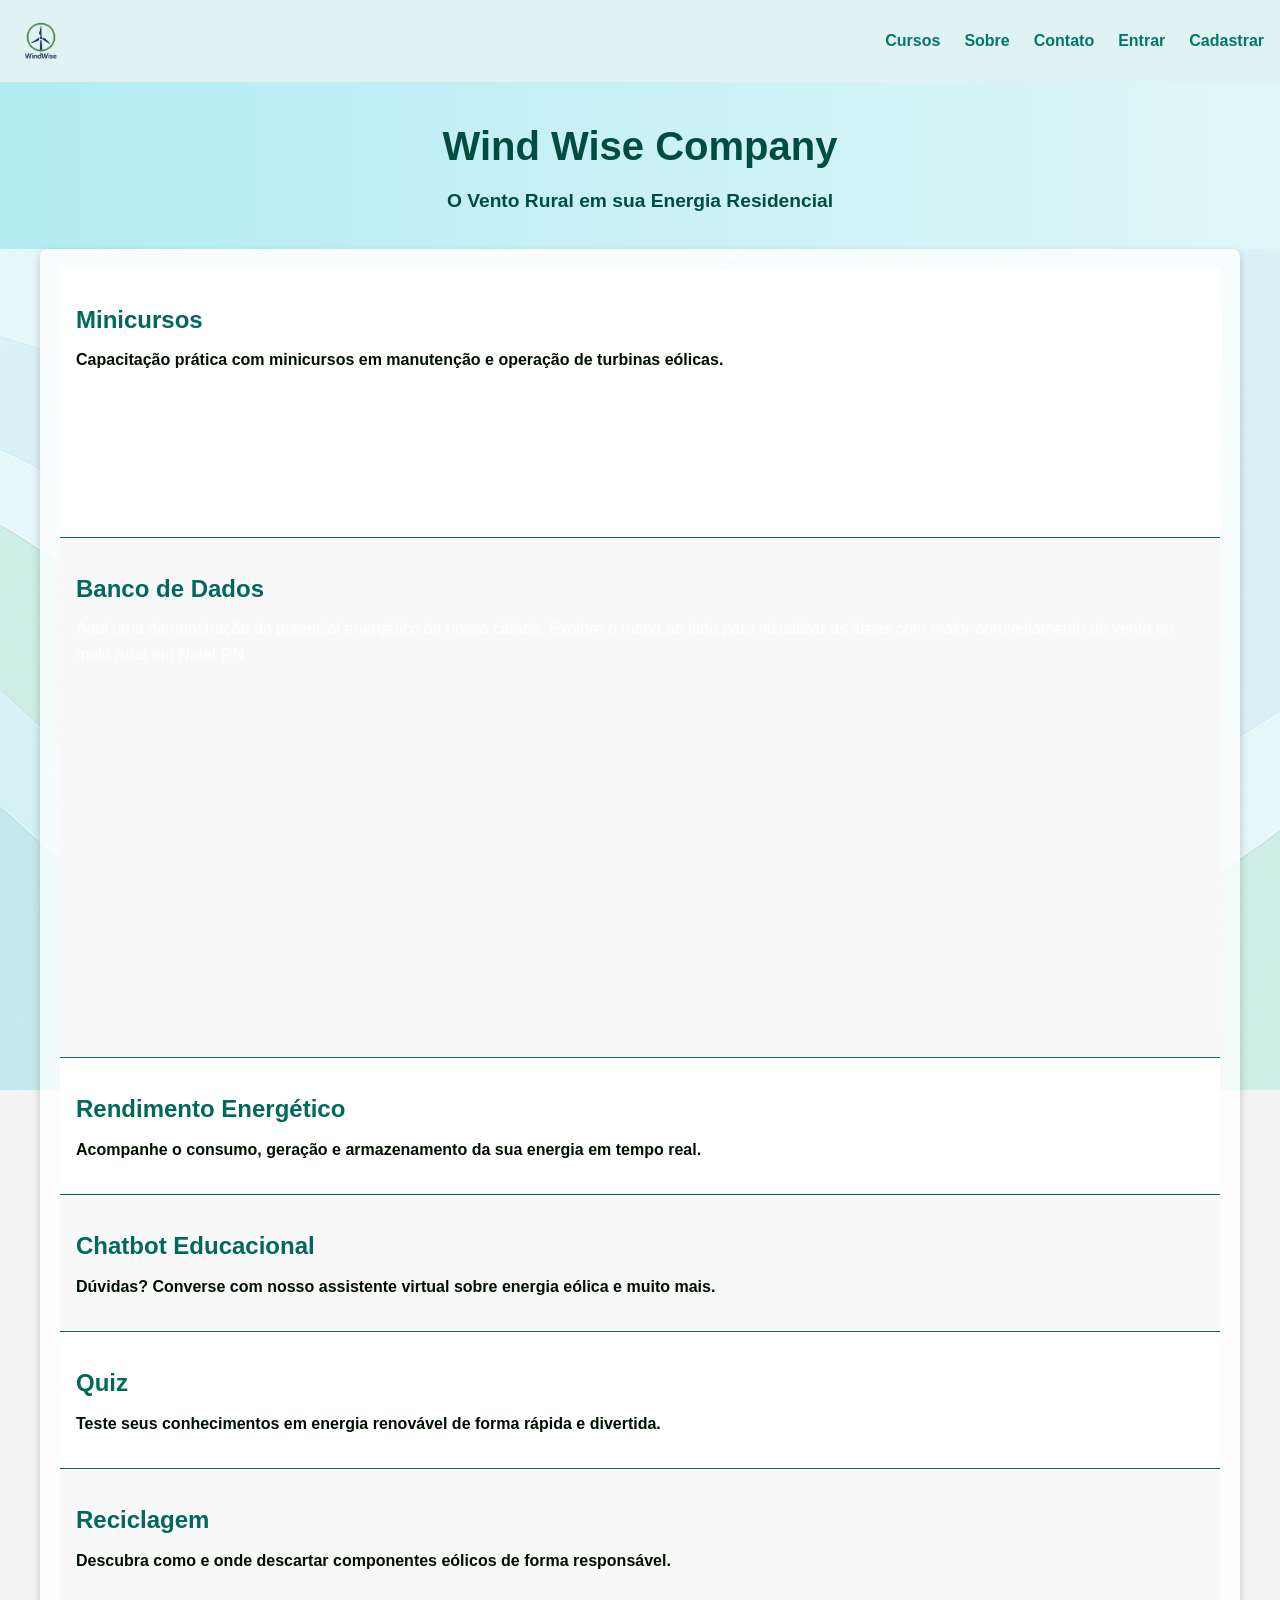
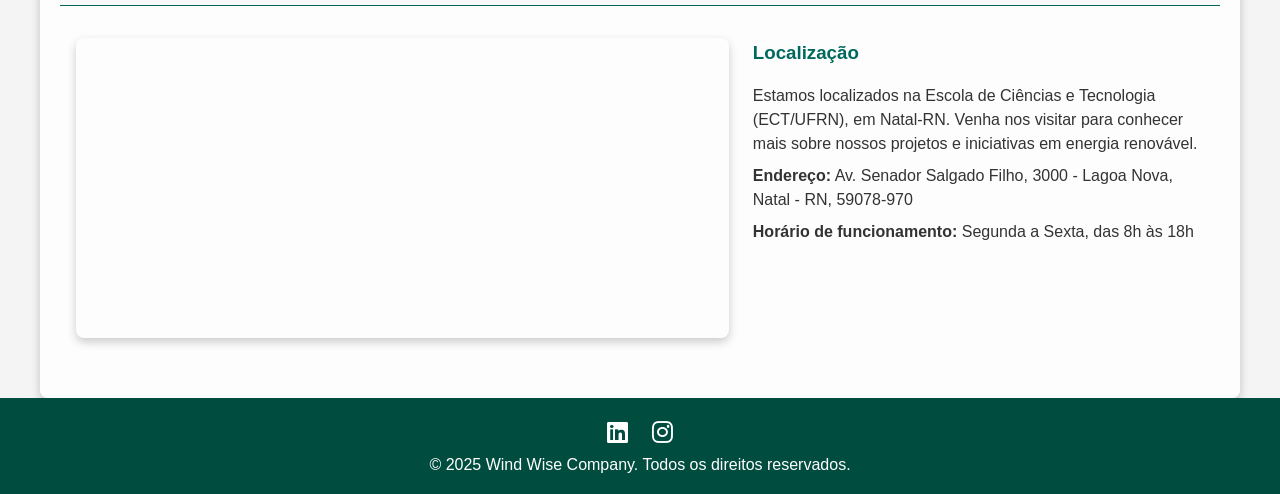
==== index.html @ 4fa8c5b6 "feat: adding iframes of location to website" ====
<!DOCTYPE html>
<html lang="pt-BR">
  <head>
    <meta charset="UTF-8" />
    <meta name="viewport" content="width=device-width, initial-scale=1.0" />
    <title>Wind Wise Company</title>
    <link rel="stylesheet" href="style/style.css" />
    <link rel="icon" href="assets/img/logo_white.png" />
    <link
      rel="stylesheet"
      href="https://cdnjs.cloudflare.com/ajax/libs/font-awesome/6.5.0/css/all.min.css"
    />
  </head>
  <body>
    <!-- Header -->
    <header>
      <div class="container">
        <img src="assets/img/logo.png" alt="Wind Wise Logo" class="logo" />
        <nav>
          <ul>
            <li><a href="#cursos">Cursos</a></li>
            <li><a href="#sobre">Sobre</a></li>
            <li><a href="#contato">Contato</a></li>
            <li><a href="#login">Entrar</a></li>
            <li><a href="#cadastro">Cadastrar</a></li>
          </ul>
        </nav>
      </div>
    </header>

    <!-- Banner -->
    <section class="banner">
      <h1>Wind Wise Company</h1>
      <p class="highlight-subtitle">O Vento Rural em sua Energia Residencial</p>
    </section>

    <!-- Seções principais -->
    <main>
      <section id="cursos" class="section">
        <h2>Minicursos</h2>
        <p class="highlight-text">
          Capacitação prática com minicursos em manutenção e operação de
          turbinas eólicas.
        </p>
        <h3>O que o curso oferta:</h3>
        <ul class="course-topics">
          <li>
            <a href="#!" onclick="showMessage('introducao', this)">
              <i class="fa-solid fa-chevron-down"></i> Introdução à Energia
              Eólica
            </a>
            <div class="message-box"></div>
          </li>
          <li>
            <a href="#!" onclick="showMessage('manutencao', this)">
              <i class="fa-solid fa-chevron-down"></i> Manutenção de Turbinas
            </a>
            <div class="message-box"></div>
          </li>
          <li>
            <a href="#!" onclick="showMessage('instalacao', this)">
              <i class="fa-solid fa-chevron-down"></i> Instalação de Sistemas
              Eólicos
            </a>
            <div class="message-box"></div>
          </li>
          <li>
            <a href="#!" onclick="showMessage('monitoramento', this)">
              <i class="fa-solid fa-chevron-down"></i> Monitoramento de Energia
            </a>
            <div class="message-box"></div>
          </li>
        </ul>
        <div id="message-box" class="message-box"></div>
      </section>

      <section class="section">
        <h2>Banco de Dados</h2>
        <div class="database-content">
          <div class="database-text">
            <p>
              Aqui uma demonstração do potencial energético da nossa cidade.
              Explore o mapa ao lado para visualizar as áreas com maior
              aproveitamento do vento no meio rural em Natal-RN.
            </p>
          </div>
          <div class="iframe-container">
            <iframe
              width="450"
              height="350"
              src="https://embed.windy.com/embed.html?type=map&location=coordinates&metricRain=mm&metricTemp=°C&metricWind=default&zoom=11&overlay=wind&product=ecmwf&level=surface&lat=-5.91&lon=-35.198&detailLat=-5.848&detailLon=-35.198&detail=true&message=true"
              frameborder="0"
            ></iframe>
          </div>
        </div>
      </section>

      <section class="section">
        <h2>Rendimento Energético</h2>
        <p class="highlight-text">
          Acompanhe o consumo, geração e armazenamento da sua energia em tempo
          real.
        </p>
      </section>

      <section class="section">
        <h2>Chatbot Educacional</h2>
        <p class="highlight-text">
          Dúvidas? Converse com nosso assistente virtual sobre energia eólica e
          muito mais.
        </p>
      </section>

      <section class="section">
        <h2>Quiz</h2>
        <p class="highlight-text">
          Teste seus conhecimentos em energia renovável de forma rápida e
          divertida.
        </p>
      </section>

      <section class="section">
        <h2>Reciclagem</h2>
        <p class="highlight-text">
          Descubra como e onde descartar componentes eólicos de forma
          responsável.
        </p>
      </section>

      <!-- Localização -->
      <section class="map-section">
        <div class="map-container">
          <iframe
            src="https://www.google.com/maps/embed?pb=!1m18!1m12!1m3!1d3969.08666090862!2d-35.1993953!3d-5.8434097!2m3!1f0!2f0!3f0!3m2!1i1024!2i768!4f13.1!3m3!1m2!1s0x7b2ff82aa3e3b4d%3A0x20c4bb30f68e7bc3!2sEscola%20de%20Ci%C3%AAncias%E2%80%8B%20e%20Tecnologia%20(ECT%2FUFRN)!5e0!3m2!1spt-BR!2sbr!4v1744537627916!5m2!1spt-BR!2sbr"
            frameborder="0"
            allowfullscreen
          ></iframe>
        </div>
        <div class="map-info">
          <h3>Localização</h3>
          <p>
            Estamos localizados na Escola de Ciências e Tecnologia (ECT/UFRN),
            em Natal-RN. Venha nos visitar para conhecer mais sobre nossos
            projetos e iniciativas em energia renovável.
          </p>
          <p>
            <strong>Endereço:</strong> Av. Senador Salgado Filho, 3000 - Lagoa
            Nova, Natal - RN, 59078-970
          </p>
          <p>
            <strong>Horário de funcionamento:</strong> Segunda a Sexta, das 8h
            às 18h
          </p>
        </div>
      </section>

      <!-- Imagem ilustrativa
      <section class="image-placeholder">
        <img src="assets/img/footer.png" alt="Imagem ilustrativa Wind Wise" />
      </section> -->
    </main>

    <!-- Rodapé -->
    <footer>
      <div class="social">
        <a href="https://www.linkedin.com/in/windwisecompany/" target="_blank"
          ><i class="fa-brands fa-linkedin"></i
        ></a>
        <a href="https://www.instagram.com/windwisecompany/" target="_blank"
          ><i class="fa-brands fa-instagram"></i
        ></a>
      </div>
      <p>&copy; 2025 Wind Wise Company. Todos os direitos reservados.</p>
    </footer>
    <script src="js/script.js"></script>
  </body>
</html>
---- style/style.css ----
/* Reset básico */
* {
  margin: 0;
  padding: 0;
  box-sizing: border-box;
}

body {
  font-family: Arial, sans-serif;
  line-height: 1.6;
  background: #f4f4f4;
  color: #333;
}
body {
  background-image: url("../assets/img/footer.png");
  background-size: cover;
  background-position: center;
  background-attachment: fixed;
  background-repeat: no-repeat;
  color: #fff; /* Ajuste a cor do texto para contraste */
  margin: 0;
  font-family: Arial, sans-serif;
}
a,
a:visited,
a:active {
  color: inherit;
  text-decoration: none;
}

.container {
  display: flex;
  justify-content: space-between;
  align-items: center;
  padding: 1rem;
  background-color: #e0f2f1;
}

.logo {
  height: 50px;
}

nav ul {
  list-style: none;
  display: flex;
  gap: 1.5rem;
}
nav a {
  text-decoration: none;
  color: #00796b; /* Cor verde original */
  font-weight: bold;
  transition: color 0.3s ease; /* Transição suave ao sair do hover */
}

nav a:hover {
  color: #ffffff; /* Fica branco ao passar o mouse */
}

nav a:active,
nav a:focus,
nav a:visited {
  color: #00796b; /* Volta ao verde original após o clique ou foco */
  outline: none; /* Remove o contorno padrão do navegador */
  transition: color 0.3s ease; /* Transição suave ao sair do hover */
}
.banner {
  background: linear-gradient(to right, #b2ebf2, #e0f7fa);
  text-align: center;
  padding: 2rem 1rem;
}

.banner h1 {
  font-size: 2.5rem;
  color: #004d40;
}

.banner p {
  font-size: 1.2rem;
  margin-top: 0.5rem;
}

.section {
  padding: 2rem 1rem;
  background: #fff;
  border-bottom: 1px solid #00695c;
}

.section:nth-child(even) {
  background: #f9f9f9;
}

.section h2 {
  color: #00695c;
  margin-bottom: 0.5rem;
}

.map-section {
  display: flex;
  gap: 1.5rem; /* Espaço entre o mapa e as informações */
  align-items: flex-start; /* Alinha os itens no topo */
  padding: 2rem 1rem;
}

.map-container {
  flex: 1; /* O mapa ocupa 1 parte do espaço disponível */
  max-width: 60%; /* Limita a largura máxima do mapa */
}

.map-container iframe {
  width: 100%;
  height: 300px;
  border: 0;
  border-radius: 8px; /* Bordas arredondadas para um visual mais agradável */
  box-shadow: 0 4px 10px rgba(0, 0, 0, 0.2); /* Sombra para destacar o mapa */
}

.map-info {
  flex: 1; /* As informações ocupam 1 parte do espaço disponível */
  max-width: 40%; /* Limita a largura máxima das informações */
  font-size: 1rem;
  color: #333;
}

.map-info h3 {
  margin-bottom: 1rem;
  color: #00695c;
}

.map-info p {
  margin-bottom: 0.5rem;
  line-height: 1.5;
}

.image-placeholder {
  background-color: #e0e0e0;
  height: 250px;
  display: flex;
  align-items: center;
  justify-content: center;
  font-style: italic;
}

footer {
  background: #004d40;
  color: #fff;
  padding: 1rem;
  text-align: center;
}

.highlight-text {
  color: #000f00; /* Verde próximo ao título */
  font-weight: bold; /* Opcional: deixa o texto em negrito */
}
.highlight-subtitle {
  color: #004d40; /* Verde próximo ao título */
  font-weight: bold; /* Opcional: deixa o texto em negrito */
}

.social a {
  color: #fff;
  font-size: 1.5rem;
  margin: 0 10px;
  transition: color 0.3s;
}

.social a:hover {
  color: #80deea;
}

/* Responsividade */
@media (max-width: 768px) {
  .container {
    flex-direction: column;
  }

  nav ul {
    flex-direction: column;
    gap: 1rem;
    margin-top: 1rem;
  }

  .banner h1 {
    font-size: 1.8rem;
  }

  .banner p {
    font-size: 1rem;
  }
}

main {
  max-width: 1200px; /* Define uma largura máxima para o conteúdo */
  margin: 0 auto; /* Centraliza o conteúdo horizontalmente */
  padding: 20px; /* Adiciona espaço interno nas laterais */
  background-color: rgba(
    255,
    255,
    255,
    0.8
  ); /* Fundo branco semi-transparente para contraste */
  border-radius: 8px; /* Bordas arredondadas para um visual mais agradável */
  box-shadow: 0 4px 10px rgba(0, 0, 0, 0.2); /* Sombra para destacar o conteúdo */
}
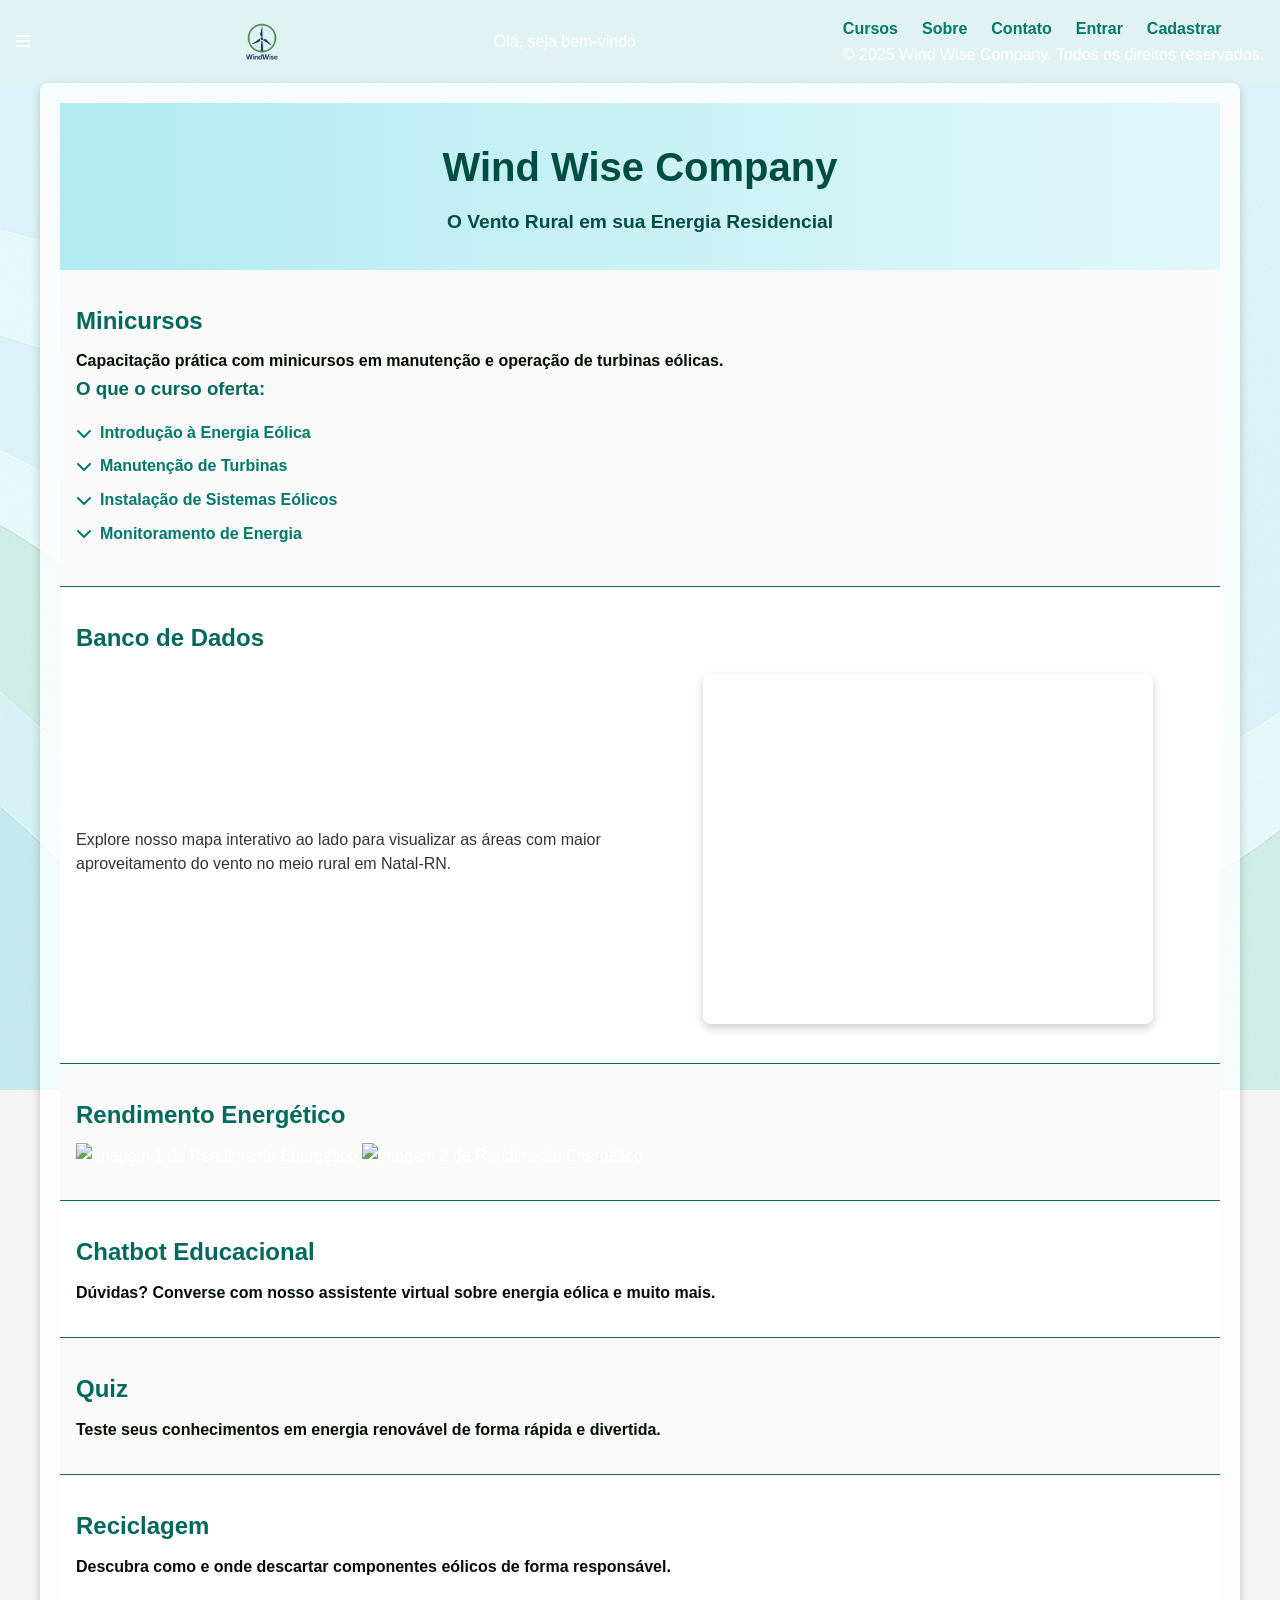
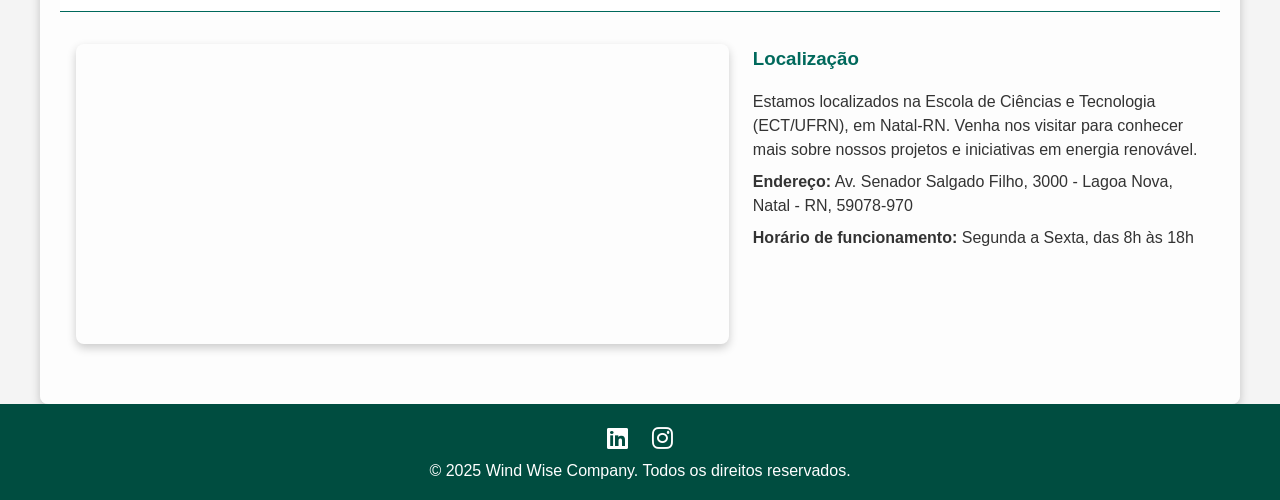
==== commit 1ebed919: "feat: adding new imagens to website" ====
--- a/index.html
+++ b/index.html
@@ -12,154 +12,159 @@
     />
   </head>
   <body>
-    <!-- Header -->
     <header>
       <div class="container">
+        <div class="hamburger" onclick="toggleMenu()">
+          <i class="fa-solid fa-bars"></i>
+        </div>
         <img src="assets/img/logo.png" alt="Wind Wise Logo" class="logo" />
-        <nav>
-          <ul>
+        <div id="welcome-block" class="welcome-block">Olá, seja bem-vindo</div>
+        <nav class="menu-overlay">
+          <ul class="menu">
             <li><a href="#cursos">Cursos</a></li>
             <li><a href="#sobre">Sobre</a></li>
             <li><a href="#contato">Contato</a></li>
             <li><a href="#login">Entrar</a></li>
             <li><a href="#cadastro">Cadastrar</a></li>
           </ul>
+          <p class="menu-footer">
+            © 2025 Wind Wise Company. Todos os direitos reservados.
+          </p>
         </nav>
       </div>
     </header>
+    <div class="site-content">
+      <main>
+        <!-- Banner -->
+        <section class="banner">
+          <h1>Wind Wise Company</h1>
+          <p class="highlight-subtitle">
+            O Vento Rural em sua Energia Residencial
+          </p>
+        </section>
+        <section id="cursos" class="section">
+          <h2>Minicursos</h2>
+          <p class="highlight-text">
+            Capacitação prática com minicursos em manutenção e operação de
+            turbinas eólicas.
+          </p>
+          <h3>O que o curso oferta:</h3>
+          <ul class="course-topics">
+            <li>
+              <a href="#!" onclick="showMessage('introducao', this)">
+                <i class="fa-solid fa-chevron-down"></i> Introdução à Energia
+                Eólica
+              </a>
+              <div class="message-box"></div>
+            </li>
+            <li>
+              <a href="#!" onclick="showMessage('manutencao', this)">
+                <i class="fa-solid fa-chevron-down"></i> Manutenção de Turbinas
+              </a>
+              <div class="message-box"></div>
+            </li>
+            <li>
+              <a href="#!" onclick="showMessage('instalacao', this)">
+                <i class="fa-solid fa-chevron-down"></i> Instalação de Sistemas
+                Eólicos
+              </a>
+              <div class="message-box"></div>
+            </li>
+            <li>
+              <a href="#!" onclick="showMessage('monitoramento', this)">
+                <i class="fa-solid fa-chevron-down"></i> Monitoramento de
+                Energia
+              </a>
+              <div class="message-box"></div>
+            </li>
+          </ul>
+          <div id="message-box" class="message-box"></div>
+        </section>
 
-    <!-- Banner -->
-    <section class="banner">
-      <h1>Wind Wise Company</h1>
-      <p class="highlight-subtitle">O Vento Rural em sua Energia Residencial</p>
-    </section>
+        <section class="section">
+          <h2>Banco de Dados</h2>
+          <div class="database-content">
+            <div class="database-text">
+              <p>
+                Explore nosso mapa interativo ao lado para visualizar as áreas com maior
+                aproveitamento do vento no meio rural em Natal-RN.
+              </p>
+            </div>
+            <div class="iframe-container">
+              <iframe
+                src="https://embed.windy.com/embed.html?type=map&location=coordinates&metricRain=mm&metricTemp=°C&metricWind=default&zoom=11&overlay=wind&product=ecmwf&level=surface&lat=-5.91&lon=-35.198&detailLat=-5.848&detailLon=-35.198&detail=true&message=true"
+                frameborder="0"
+              ></iframe>
+            </div>
+          </div>
+        </section>
 
-    <!-- Seções principais -->
-    <main>
-      <section id="cursos" class="section">
-        <h2>Minicursos</h2>
-        <p class="highlight-text">
-          Capacitação prática com minicursos em manutenção e operação de
-          turbinas eólicas.
-        </p>
-        <h3>O que o curso oferta:</h3>
-        <ul class="course-topics">
-          <li>
-            <a href="#!" onclick="showMessage('introducao', this)">
-              <i class="fa-solid fa-chevron-down"></i> Introdução à Energia
-              Eólica
-            </a>
-            <div class="message-box"></div>
-          </li>
-          <li>
-            <a href="#!" onclick="showMessage('manutencao', this)">
-              <i class="fa-solid fa-chevron-down"></i> Manutenção de Turbinas
-            </a>
-            <div class="message-box"></div>
-          </li>
-          <li>
-            <a href="#!" onclick="showMessage('instalacao', this)">
-              <i class="fa-solid fa-chevron-down"></i> Instalação de Sistemas
-              Eólicos
-            </a>
-            <div class="message-box"></div>
-          </li>
-          <li>
-            <a href="#!" onclick="showMessage('monitoramento', this)">
-              <i class="fa-solid fa-chevron-down"></i> Monitoramento de Energia
-            </a>
-            <div class="message-box"></div>
-          </li>
-        </ul>
-        <div id="message-box" class="message-box"></div>
-      </section>
+        <section class="section">
+          <h2>Rendimento Energético</h2>
+          <div class="image-box">
+            <img
+              src="assets/img/grafico_1.png"
+              alt="Imagem 1 de Rendimento Energético"
+            />
+            <img
+              src="assets/img/grafico_2.png"
+              alt="Imagem 2 de Rendimento Energético"
+            />
+          </div>
+        </section>
 
-      <section class="section">
-        <h2>Banco de Dados</h2>
-        <div class="database-content">
-          <div class="database-text">
+        <section class="section">
+          <h2>Chatbot Educacional</h2>
+          <p class="highlight-text">
+            Dúvidas? Converse com nosso assistente virtual sobre energia eólica
+            e muito mais.
+          </p>
+        </section>
+
+        <section class="section">
+          <h2>Quiz</h2>
+          <p class="highlight-text">
+            Teste seus conhecimentos em energia renovável de forma rápida e
+            divertida.
+          </p>
+        </section>
+
+        <section class="section">
+          <h2>Reciclagem</h2>
+          <p class="highlight-text">
+            Descubra como e onde descartar componentes eólicos de forma
+            responsável.
+          </p>
+        </section>
+
+        <!-- Localização -->
+        <section class="map-section">
+          <div class="map-container">
+            <iframe
+              src="https://www.google.com/maps/embed?pb=!1m18!1m12!1m3!1d3969.08666090862!2d-35.1993953!3d-5.8434097!2m3!1f0!2f0!3f0!3m2!1i1024!2i768!4f13.1!3m3!1m2!1s0x7b2ff82aa3e3b4d%3A0x20c4bb30f68e7bc3!2sEscola%20de%20Ci%C3%AAncias%E2%80%8B%20e%20Tecnologia%20(ECT%2FUFRN)!5e0!3m2!1spt-BR!2sbr!4v1744537627916!5m2!1spt-BR!2sbr"
+              frameborder="0"
+              allowfullscreen
+            ></iframe>
+          </div>
+          <div class="map-info">
+            <h3>Localização</h3>
             <p>
-              Aqui uma demonstração do potencial energético da nossa cidade.
-              Explore o mapa ao lado para visualizar as áreas com maior
-              aproveitamento do vento no meio rural em Natal-RN.
+              Estamos localizados na Escola de Ciências e Tecnologia (ECT/UFRN),
+              em Natal-RN. Venha nos visitar para conhecer mais sobre nossos
+              projetos e iniciativas em energia renovável.
+            </p>
+            <p>
+              <strong>Endereço:</strong> Av. Senador Salgado Filho, 3000 - Lagoa
+              Nova, Natal - RN, 59078-970
+            </p>
+            <p>
+              <strong>Horário de funcionamento:</strong> Segunda a Sexta, das 8h
+              às 18h
             </p>
           </div>
-          <div class="iframe-container">
-            <iframe
-              width="450"
-              height="350"
-              src="https://embed.windy.com/embed.html?type=map&location=coordinates&metricRain=mm&metricTemp=°C&metricWind=default&zoom=11&overlay=wind&product=ecmwf&level=surface&lat=-5.91&lon=-35.198&detailLat=-5.848&detailLon=-35.198&detail=true&message=true"
-              frameborder="0"
-            ></iframe>
-          </div>
-        </div>
-      </section>
-
-      <section class="section">
-        <h2>Rendimento Energético</h2>
-        <p class="highlight-text">
-          Acompanhe o consumo, geração e armazenamento da sua energia em tempo
-          real.
-        </p>
-      </section>
-
-      <section class="section">
-        <h2>Chatbot Educacional</h2>
-        <p class="highlight-text">
-          Dúvidas? Converse com nosso assistente virtual sobre energia eólica e
-          muito mais.
-        </p>
-      </section>
-
-      <section class="section">
-        <h2>Quiz</h2>
-        <p class="highlight-text">
-          Teste seus conhecimentos em energia renovável de forma rápida e
-          divertida.
-        </p>
-      </section>
-
-      <section class="section">
-        <h2>Reciclagem</h2>
-        <p class="highlight-text">
-          Descubra como e onde descartar componentes eólicos de forma
-          responsável.
-        </p>
-      </section>
-
-      <!-- Localização -->
-      <section class="map-section">
-        <div class="map-container">
-          <iframe
-            src="https://www.google.com/maps/embed?pb=!1m18!1m12!1m3!1d3969.08666090862!2d-35.1993953!3d-5.8434097!2m3!1f0!2f0!3f0!3m2!1i1024!2i768!4f13.1!3m3!1m2!1s0x7b2ff82aa3e3b4d%3A0x20c4bb30f68e7bc3!2sEscola%20de%20Ci%C3%AAncias%E2%80%8B%20e%20Tecnologia%20(ECT%2FUFRN)!5e0!3m2!1spt-BR!2sbr!4v1744537627916!5m2!1spt-BR!2sbr"
-            frameborder="0"
-            allowfullscreen
-          ></iframe>
-        </div>
-        <div class="map-info">
-          <h3>Localização</h3>
-          <p>
-            Estamos localizados na Escola de Ciências e Tecnologia (ECT/UFRN),
-            em Natal-RN. Venha nos visitar para conhecer mais sobre nossos
-            projetos e iniciativas em energia renovável.
-          </p>
-          <p>
-            <strong>Endereço:</strong> Av. Senador Salgado Filho, 3000 - Lagoa
-            Nova, Natal - RN, 59078-970
-          </p>
-          <p>
-            <strong>Horário de funcionamento:</strong> Segunda a Sexta, das 8h
-            às 18h
-          </p>
-        </div>
-      </section>
-
-      <!-- Imagem ilustrativa
-      <section class="image-placeholder">
-        <img src="assets/img/footer.png" alt="Imagem ilustrativa Wind Wise" />
-      </section> -->
-    </main>
-
+        </section>
+      </main>
+    </div>
     <!-- Rodapé -->
     <footer>
       <div class="social">
--- a/style/style.css
+++ b/style/style.css
@@ -27,7 +27,62 @@
   color: inherit;
   text-decoration: none;
 }
-
+.database-content {
+  display: flex;
+  justify-content: space-between;
+  align-items: center;
+  gap: 1.5rem; /* Espaço entre o texto e o mapa */
+  margin-top: 1rem;
+}
+
+.database-text {
+  flex: 1; /* O texto ocupa 1 parte do espaço disponível */
+  max-width: 50%; /* Limita a largura máxima do texto */
+  font-size: 1rem;
+  color: #333;
+}
+
+.database-text p {
+  line-height: 1.5;
+}
+
+.iframe-container {
+  flex: 1; /* O mapa ocupa 1 parte do espaço disponível */
+  max-width: 50%; /* Limita a largura máxima do mapa */
+  text-align: center;
+}
+
+.iframe-container iframe {
+  width: 100%;
+  max-width: 450px;
+  height: 350px; /* Altura ajustada */
+  border: none;
+  border-radius: 8px;
+  box-shadow: 0 4px 10px rgba(0, 0, 0, 0.2);
+}
+
+@media (max-width: 768px) {
+  .database-content {
+    flex-direction: column; /* Alinha o texto e o mapa verticalmente */
+    gap: 1rem; /* Espaço entre o mapa e o texto */
+    align-items: center; /* Centraliza os itens horizontalmente */
+  }
+
+  .iframe-container {
+    order: -1; /* Move o iframe para cima do texto */
+    max-width: 100%; /* O mapa ocupa toda a largura disponível */
+    text-align: center; /* Centraliza o mapa */
+  }
+
+  .iframe-container iframe {
+    height: 300px; /* Altura ajustada para um formato mais confortável */
+  }
+
+  .database-text {
+    max-width: 100%; /* O texto ocupa toda a largura disponível */
+    text-align: center; /* Centraliza o texto */
+  }
+}
 .container {
   display: flex;
   justify-content: space-between;
@@ -94,6 +149,39 @@
   margin-bottom: 0.5rem;
 }
 
+.section h3 {
+  color: #00695c;
+  margin-bottom: 0.5rem;
+}
+
+.message-box a {
+  color: #00796b;
+  font-weight: bold;
+  text-decoration: underline;
+}
+
+.message-box a:hover {
+  color: #004d40;
+}
+.message-box {
+  margin-top: 0.5rem;
+  padding: 1rem;
+  background-color: #e0f7fa;
+  border: 1px solid #00796b;
+  border-radius: 5px;
+  color: #004d40;
+  font-weight: bold;
+  opacity: 0; /* Inicialmente invisível */
+  transform: translateY(-10px); /* Move para cima inicialmente */
+  transition: opacity 0.8s ease, transform 0.8s ease; /* Transição mais lenta */
+  display: none; /* Esconde inicialmente */
+}
+
+.message-box.show {
+  display: block; /* Torna visível */
+  opacity: 1; /* Torna visível */
+  transform: translateY(0); /* Move para a posição original */
+}
 .map-section {
   display: flex;
   gap: 1.5rem; /* Espaço entre o mapa e as informações */
@@ -131,6 +219,28 @@
   line-height: 1.5;
 }
 
+@media (max-width: 768px) {
+  .map-section {
+    flex-direction: column; /* Alinha o mapa e o texto verticalmente */
+    gap: 1rem; /* Espaço entre o mapa e o texto */
+    align-items: center; /* Centraliza os itens horizontalmente */
+  }
+
+  .map-container {
+    max-width: 100%; /* O mapa ocupa toda a largura disponível */
+    text-align: center; /* Garante que o mapa fique centralizado */
+  }
+
+  .map-container iframe {
+    height: 250px; /* Altura ajustada para um formato mais quadrado */
+  }
+
+  .map-info {
+    max-width: 100%; /* O texto ocupa toda a largura disponível */
+    text-align: center; /* Centraliza o texto para um visual mais agradável */
+  }
+}
+
 .image-placeholder {
   background-color: #e0e0e0;
   height: 250px;
@@ -139,7 +249,29 @@
   justify-content: center;
   font-style: italic;
 }
-
+.course-topics {
+  list-style: none;
+  padding: 0;
+  margin-top: 1rem;
+}
+
+.course-topics li {
+  margin-bottom: 0.5rem;
+}
+
+.course-topics a {
+  text-decoration: none;
+  color: #00796b;
+  font-weight: bold;
+  display: flex;
+  align-items: center;
+  gap: 0.5rem;
+  transition: color 0.3s ease;
+}
+
+.course-topics a:hover {
+  color: #004d40;
+}
 footer {
   background: #004d40;
   color: #fff;
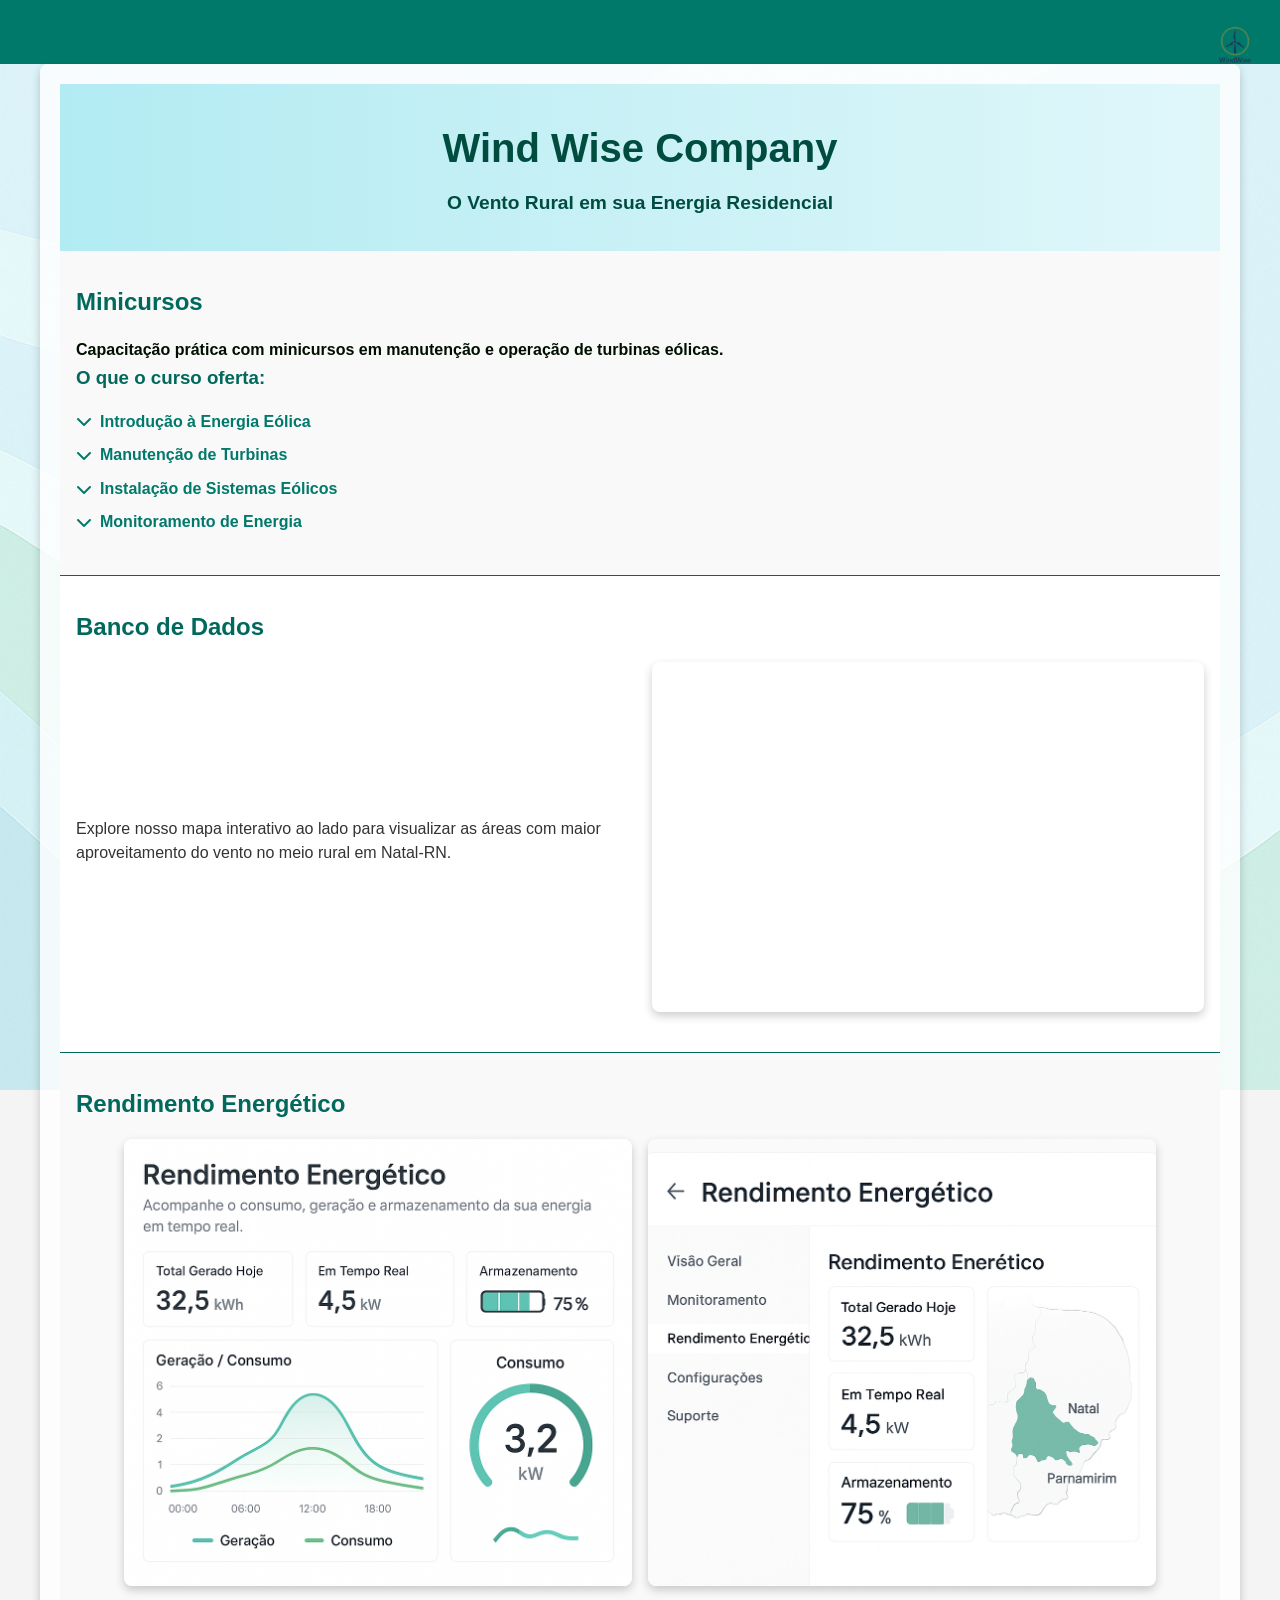
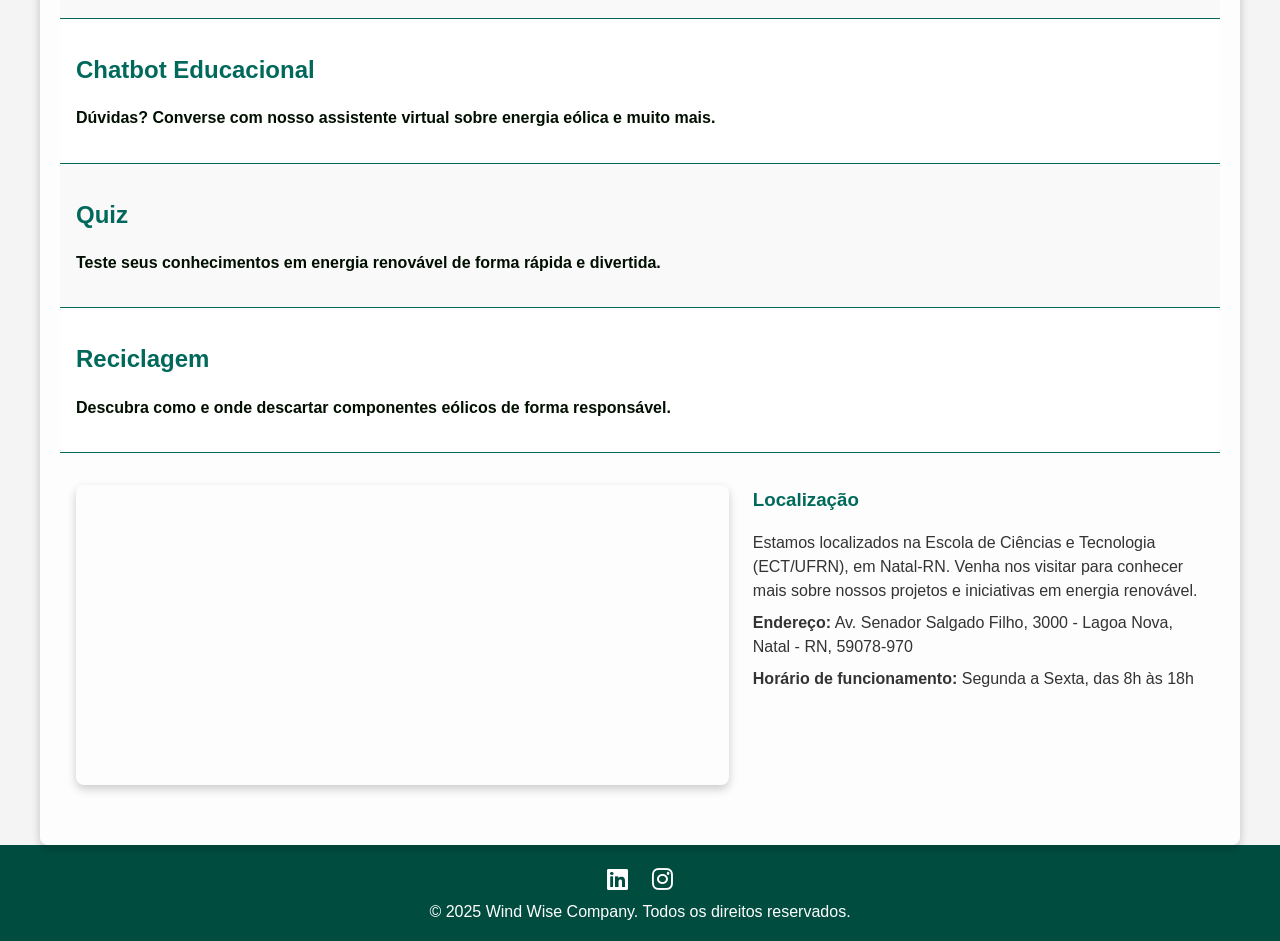
==== commit 2b829b15: "feat: adding new chat to make it communication easily" ====
--- a/index.html
+++ b/index.html
@@ -86,8 +86,8 @@
           <div class="database-content">
             <div class="database-text">
               <p>
-                Explore nosso mapa interativo ao lado para visualizar as áreas com maior
-                aproveitamento do vento no meio rural em Natal-RN.
+                Explore nosso mapa interativo ao lado para visualizar as áreas
+                com maior aproveitamento do vento no meio rural em Natal-RN.
               </p>
             </div>
             <div class="iframe-container">
@@ -163,6 +163,15 @@
             </p>
           </div>
         </section>
+        <!-- Elfsight All-in-One Chat | Untitled All-in-One Chat -->
+        <script
+          src="https://static.elfsight.com/platform/platform.js"
+          async
+        ></script>
+        <div
+          class="elfsight-app-51edd922-8fee-40a6-a71b-1aa6cc2fd73c"
+          data-elfsight-app-lazy
+        ></div>
       </main>
     </div>
     <!-- Rodapé -->
--- a/style/style.css
+++ b/style/style.css
@@ -4,7 +4,150 @@
   padding: 0;
   box-sizing: border-box;
 }
-
+header {
+  background-color: #00796b; /* Fundo verde */
+  width: 100%; /* Ocupa toda a largura da tela */
+  height: 7hv; /* Altura fixa */
+  top: 0; /* Encosta no topo */
+  left: 0; /* Encosta na lateral esquerda */
+  z-index: 1000; /* Garante que fique acima de outros elementos */
+  padding: 1rem 0; /* Adiciona espaçamento interno */
+}
+header .container {
+  display: flex; /* Define um layout flexível */
+  justify-content: space-between; /* Espaça os itens (menu e logo) nos extremos */
+  align-items: center; /* Centraliza verticalmente os itens */
+  height: 100%; /* Garante que os itens ocupem toda a altura do header */
+}
+.site-content {
+  margin: 0; /* Remove margens externas */
+  padding: 0; /* Remove espaçamentos internos */
+  position: relative; /* Garante que o conteúdo comece no topo */
+  top: 0; /* Encosta o conteúdo no topo */
+}
+/* Estilo para o ícone de hambúrguer */
+.hamburger {
+  display: none; /* Esconde no desktop */
+  font-size: 1.5rem;
+  cursor: pointer;
+  position: absolute;
+  top: 20px;
+  left: 20px;
+  z-index: 1000; /* Garante que fique acima de outros elementos */
+  color: #80cbc4; /* Cor do ícone */
+}
+
+/* Estilo para a logo */
+.logo {
+  position: absolute;
+  top: 20px;
+  right: 20px; /* Alinha à direita */
+  height: 40px; /* Ajusta o tamanho da logo */
+}
+
+/* Estilo para o menu sobreposto */
+.menu-overlay {
+  display: none; /* Esconde o menu por padrão */
+  position: fixed;
+  top: 0;
+  left: 0;
+  width: 50%; /* Ocupa metade da tela */
+  height: 100%;
+  background-color: #fff; /* Fundo branco */
+  color: #00796b; /* Cor do texto */
+  z-index: 999; /* Sobrepõe o conteúdo principal */
+  flex-direction: column;
+  justify-content: center;
+  align-items: center;
+  gap: 1.5rem;
+  box-shadow: 2px 0 10px rgba(0, 0, 0, 0.2); /* Sombra para destacar o menu */
+}
+
+.menu-overlay.show {
+  display: flex; /* Mostra o menu quando ativado */
+}
+
+.menu {
+  list-style: none;
+  display: flex;
+  flex-direction: column; /* Organiza os itens verticalmente */
+  justify-content: flex-start; /* Alinha os itens ao topo */
+  height: calc(
+    100vh - 100px
+  ); /* Altura total da tela menos o espaço do botão e do rodapé */
+  padding: 1rem 0; /* Adiciona espaçamento interno no topo e no final */
+  margin: 0; /* Remove margens padrão */
+  text-align: left; /* Alinha o texto à esquerda */
+  gap: 0.5rem; /* Reduz o espaçamento entre os itens */
+}
+
+.menu li {
+  margin: 0; /* Remove margens extras */
+}
+
+.menu a {
+  color: #00796b; /* Cor do texto */
+  text-decoration: none;
+  font-size: 1rem; /* Reduz o tamanho da fonte */
+  font-weight: bold;
+  display: block; /* Garante que o link ocupe toda a largura do item */
+  padding: 0.5rem 1rem; /* Adiciona espaçamento interno */
+  transition: opacity 0.3s ease; /* Transição suave para hover */
+}
+
+.menu a:hover {
+  opacity: 1; /* Remove a opacidade ao passar o mouse */
+}
+.menu-footer {
+  margin-top: auto; /* Empurra o rodapé para o final do menu */
+  font-size: 0.9rem;
+  color: #fff; /* Texto branco */
+  text-align: center; /* Centraliza o texto */
+  background-color: #00796b; /* Fundo verde */
+  padding: 1rem; /* Adiciona espaçamento interno */
+}
+
+@media (max-width: 768px) {
+  .hamburger {
+    display: block; /* Mostra o ícone no celular */
+  }
+
+  .logo {
+    height: 30px; /* Ajusta o tamanho da logo no celular */
+  }
+}
+
+/* Estilo para o bloco de boas-vindas */
+/* Estilo para o bloco de boas-vindas */
+.welcome-block {
+  display: none; /* Esconde o bloco por padrão */
+  position: fixed;
+  top: 0; /* Encosta o bloco no topo do site */
+  left: 0; /* Alinha com o início da barra lateral */
+  width: 50%; /* Limita a largura ao tamanho da barra lateral */
+  background-color: #00796b; /* Fundo verde */
+  color: #fff; /* Texto branco */
+  padding: 0.5rem 1rem;
+  border-radius: 0 0 0 0; /* Bordas arredondadas apenas no lado direito */
+  font-size: 1rem;
+  z-index: 1001; /* Garante que fique acima de outros elementos */
+  box-shadow: 2px 0 10px rgba(0, 0, 0, 0.2); /* Sombra para destacar o bloco */
+  text-align: center; /* Centraliza o texto dentro do bloco */
+}
+body.menu-open .site-content {
+  opacity: 0.5; /* Deixa apenas o conteúdo principal do site levemente opaco */
+  transition: opacity 0.3s ease; /* Transição suave */
+  pointer-events: none; /* Impede interações com o conteúdo principal */
+}
+body.menu-open {
+  overflow: hidden; /* Impede a rolagem da página */
+}
+/* Garante que o menu permaneça visível e interativo */
+.menu-overlay {
+  pointer-events: auto; /* Permite interações no menu */
+  opacity: 1; /* Garante que o menu não fique opaco */
+  z-index: 999; /* Sobrepõe o conteúdo principal */
+}
 body {
   font-family: Arial, sans-serif;
   line-height: 1.6;
@@ -53,12 +196,12 @@
 }
 
 .iframe-container iframe {
-  width: 100%;
-  max-width: 450px;
-  height: 350px; /* Altura ajustada */
-  border: none;
-  border-radius: 8px;
-  box-shadow: 0 4px 10px rgba(0, 0, 0, 0.2);
+  width: 100%; /* O iframe ocupará toda a largura do contêiner pai */
+  max-width: 600px; /* Define uma largura máxima para o iframe */
+  height: 350px; /* Altura fixa */
+  border: none; /* Remove bordas */
+  border-radius: 8px; /* Bordas arredondadas */
+  box-shadow: 0 4px 10px rgba(0, 0, 0, 0.2); /* Sombra para destaque */
 }
 
 @media (max-width: 768px) {
@@ -88,7 +231,6 @@
   justify-content: space-between;
   align-items: center;
   padding: 1rem;
-  background-color: #e0f2f1;
 }
 
 .logo {
@@ -146,7 +288,7 @@
 
 .section h2 {
   color: #00695c;
-  margin-bottom: 0.5rem;
+  margin-bottom: 1rem;
 }
 
 .section h3 {
@@ -333,3 +475,28 @@
   border-radius: 8px; /* Bordas arredondadas para um visual mais agradável */
   box-shadow: 0 4px 10px rgba(0, 0, 0, 0.2); /* Sombra para destacar o conteúdo */
 }
+@media (max-width: 768px) {
+  header {
+    height: 50px; /* Ajuste a altura para o tamanho desejado */
+    padding: 0; /* Remove espaçamento interno */
+    display: flex; /* Garante alinhamento do conteúdo */
+    align-items: center; /* Centraliza verticalmente */
+    justify-content: center; /* Centraliza horizontalmente */
+  }
+}
+.image-box {
+  display: flex;
+  justify-content: center; /* Centraliza as imagens horizontalmente */
+  gap: 1rem; /* Espaçamento entre as imagens */
+  margin: 0 auto; /* Remove margens externas e centraliza horizontalmente */
+  padding: 0; /* Remove qualquer espaçamento interno */
+  align-items: stretch; /* Garante que o bloco se ajuste à altura das imagens */
+}
+
+.image-box img {
+  width: 45%; /* Cada imagem ocupa 45% da largura da caixa */
+  height: auto; /* Mantém a proporção original da imagem */
+  border-radius: 8px; /* Bordas arredondadas */
+  box-shadow: 0 4px 10px rgba(0, 0, 0, 0.2); /* Sombra para destacar as imagens */
+  display: block; /* Remove qualquer espaço extra ao redor da imagem */
+}
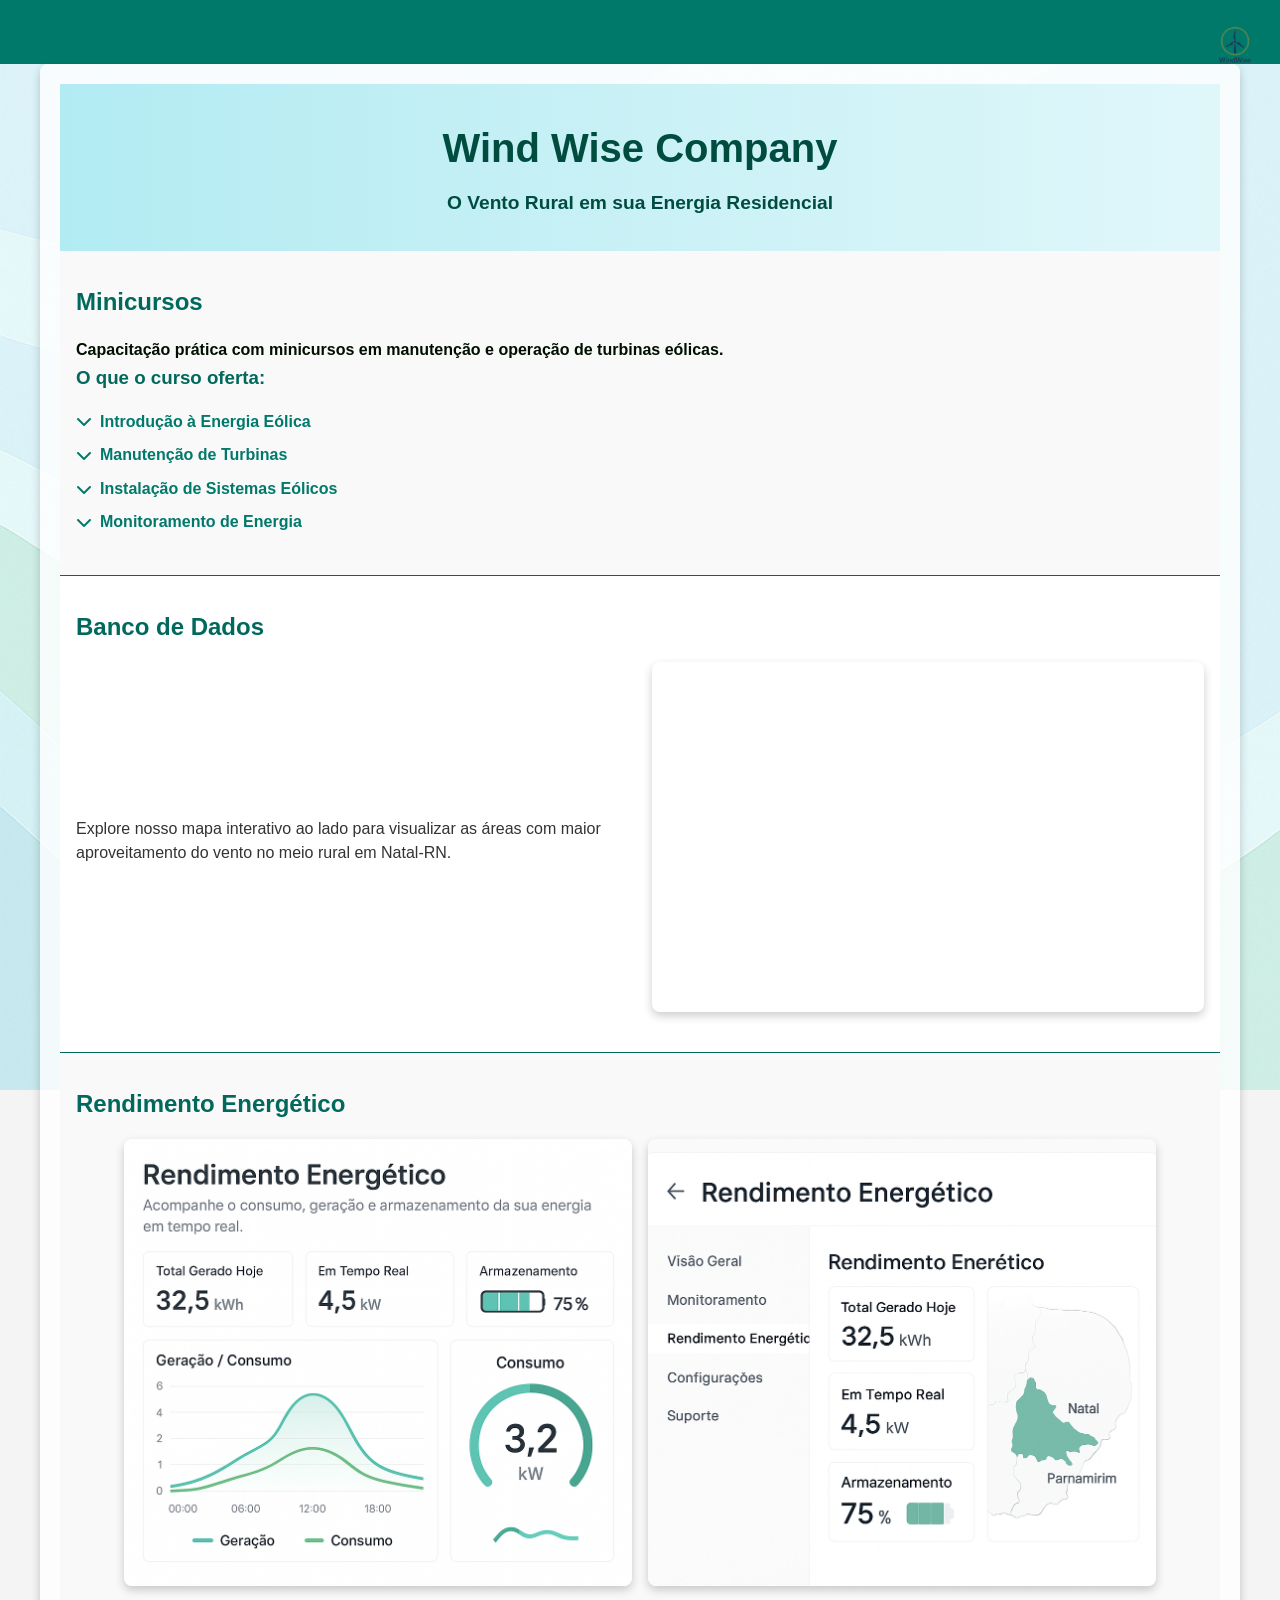
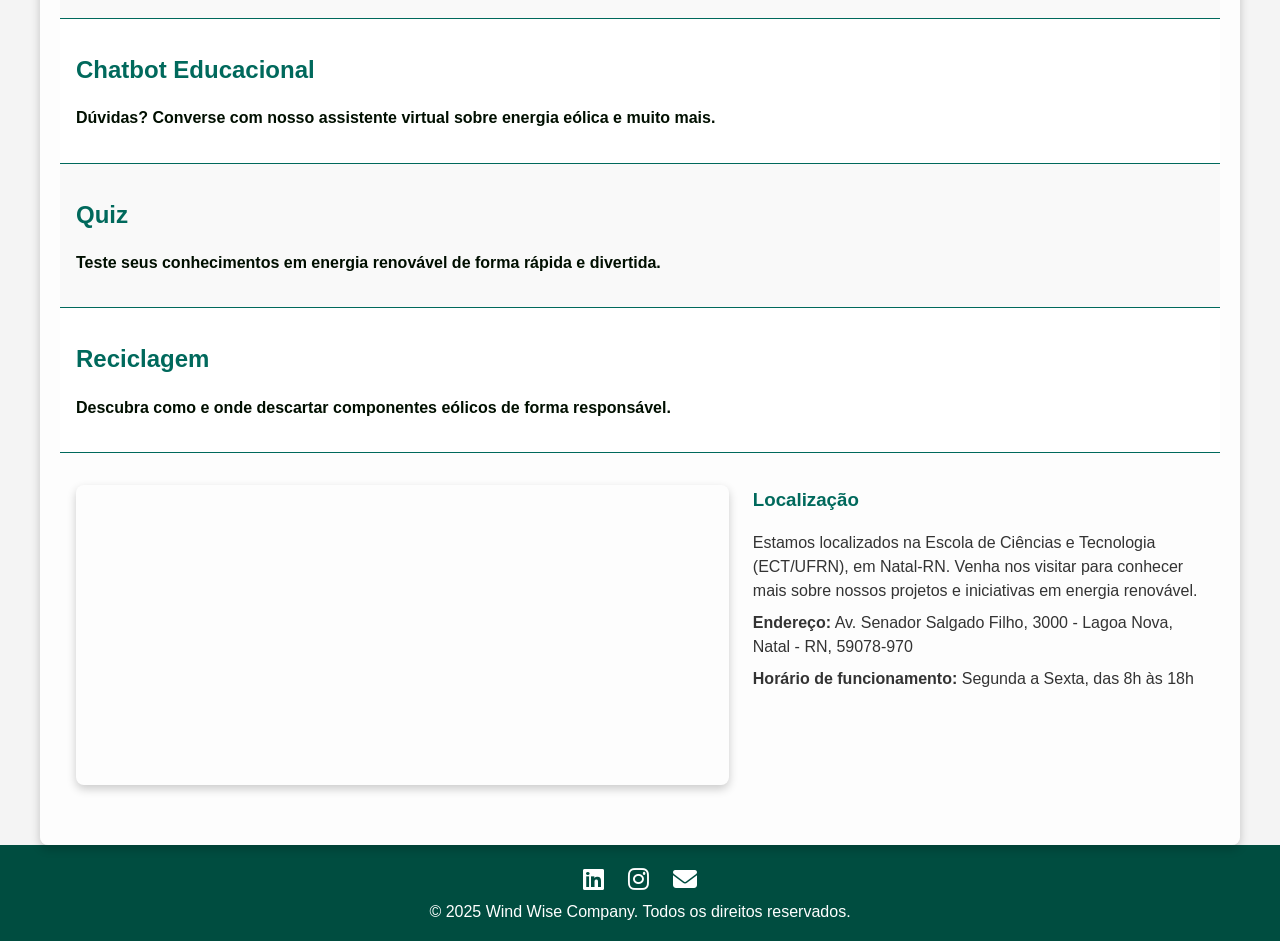
==== commit d479c6b8: "feat: adding email icon to footer" ====
--- a/index.html
+++ b/index.html
@@ -183,6 +183,9 @@
         <a href="https://www.instagram.com/windwisecompany/" target="_blank"
           ><i class="fa-brands fa-instagram"></i
         ></a>
+        <a href="mailto:windwisecompany@gmail.com">
+          <i class="fa-solid fa-envelope"></i>
+        </a>
       </div>
       <p>&copy; 2025 Wind Wise Company. Todos os direitos reservados.</p>
     </footer>
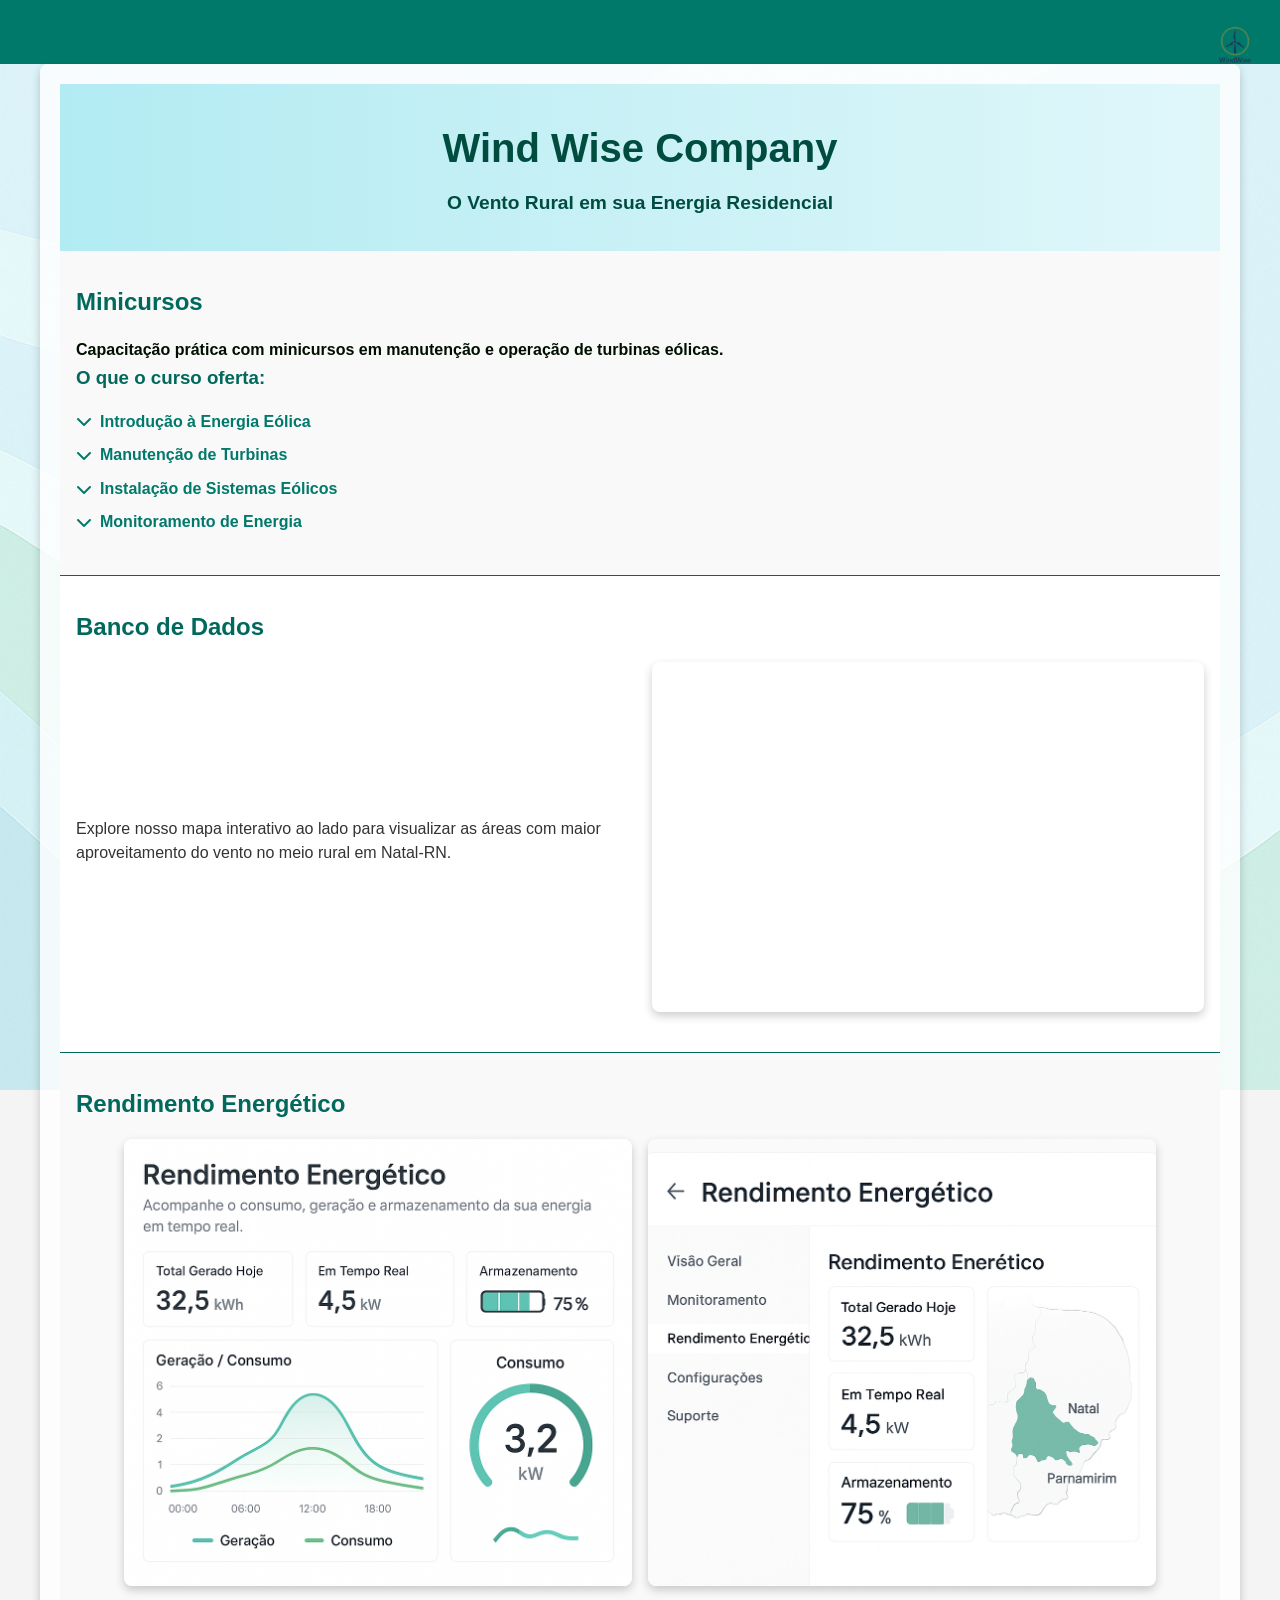
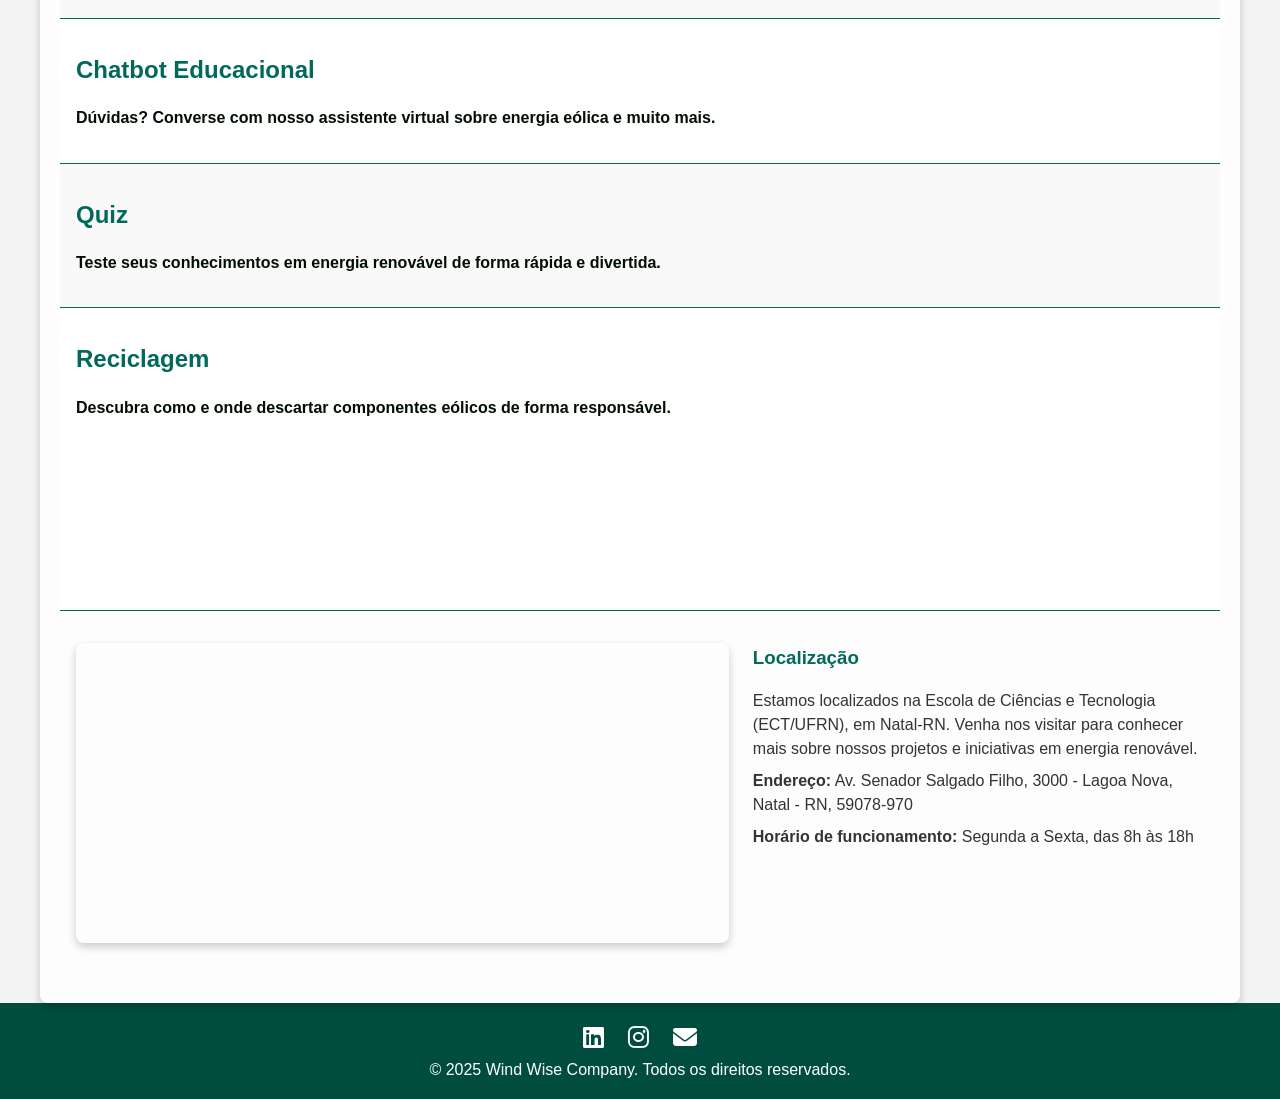
==== commit 6e2fa593: "fix/refactor: fixing hamburguer icon to show options" ====
--- a/index.html
+++ b/index.html
@@ -135,6 +135,15 @@
             Descubra como e onde descartar componentes eólicos de forma
             responsável.
           </p>
+          <div class="video-container">
+            <iframe
+              src="https://www.youtube.com/embed/1bWo2Ei-ISc"
+              title="Vídeo sobre Reciclagem"
+              frameborder="0"
+              allow="accelerometer; autoplay; clipboard-write; encrypted-media; gyroscope; picture-in-picture"
+              allowfullscreen
+            ></iframe>
+          </div>
         </section>
 
         <!-- Localização -->
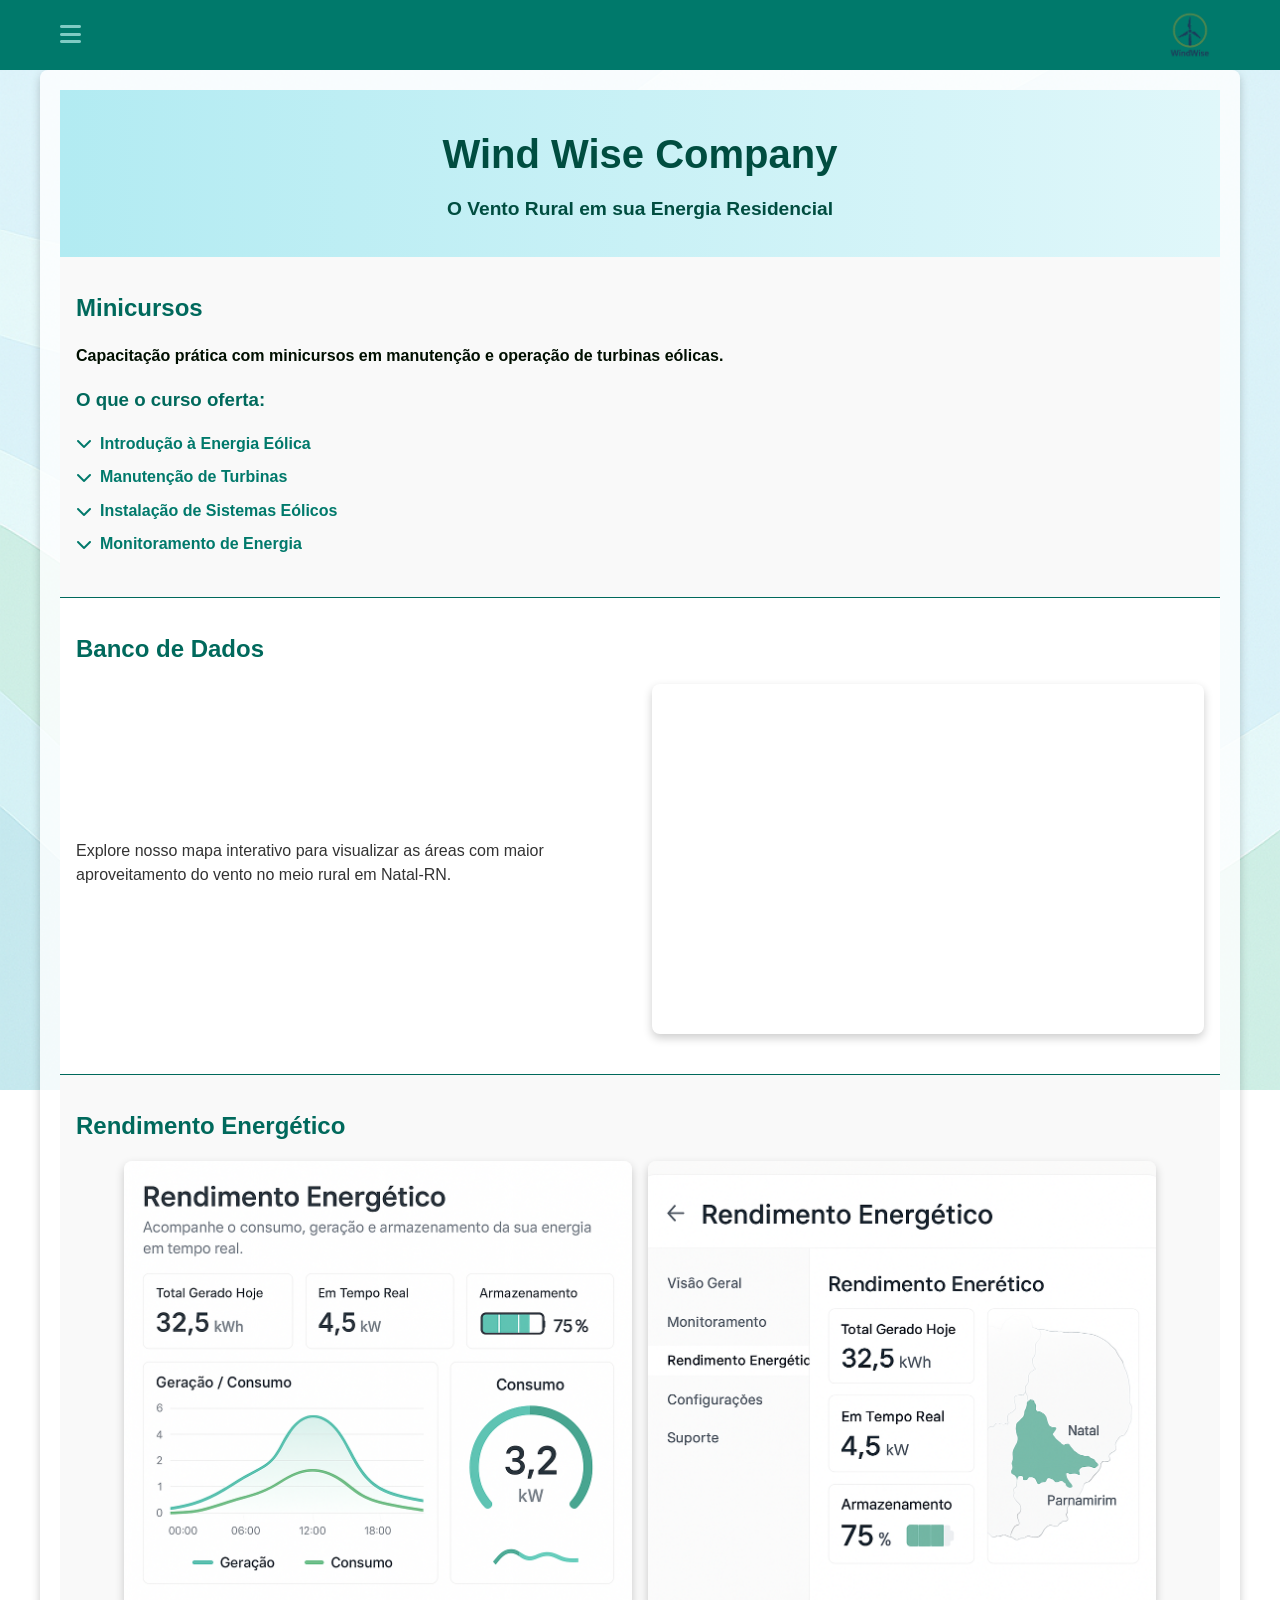
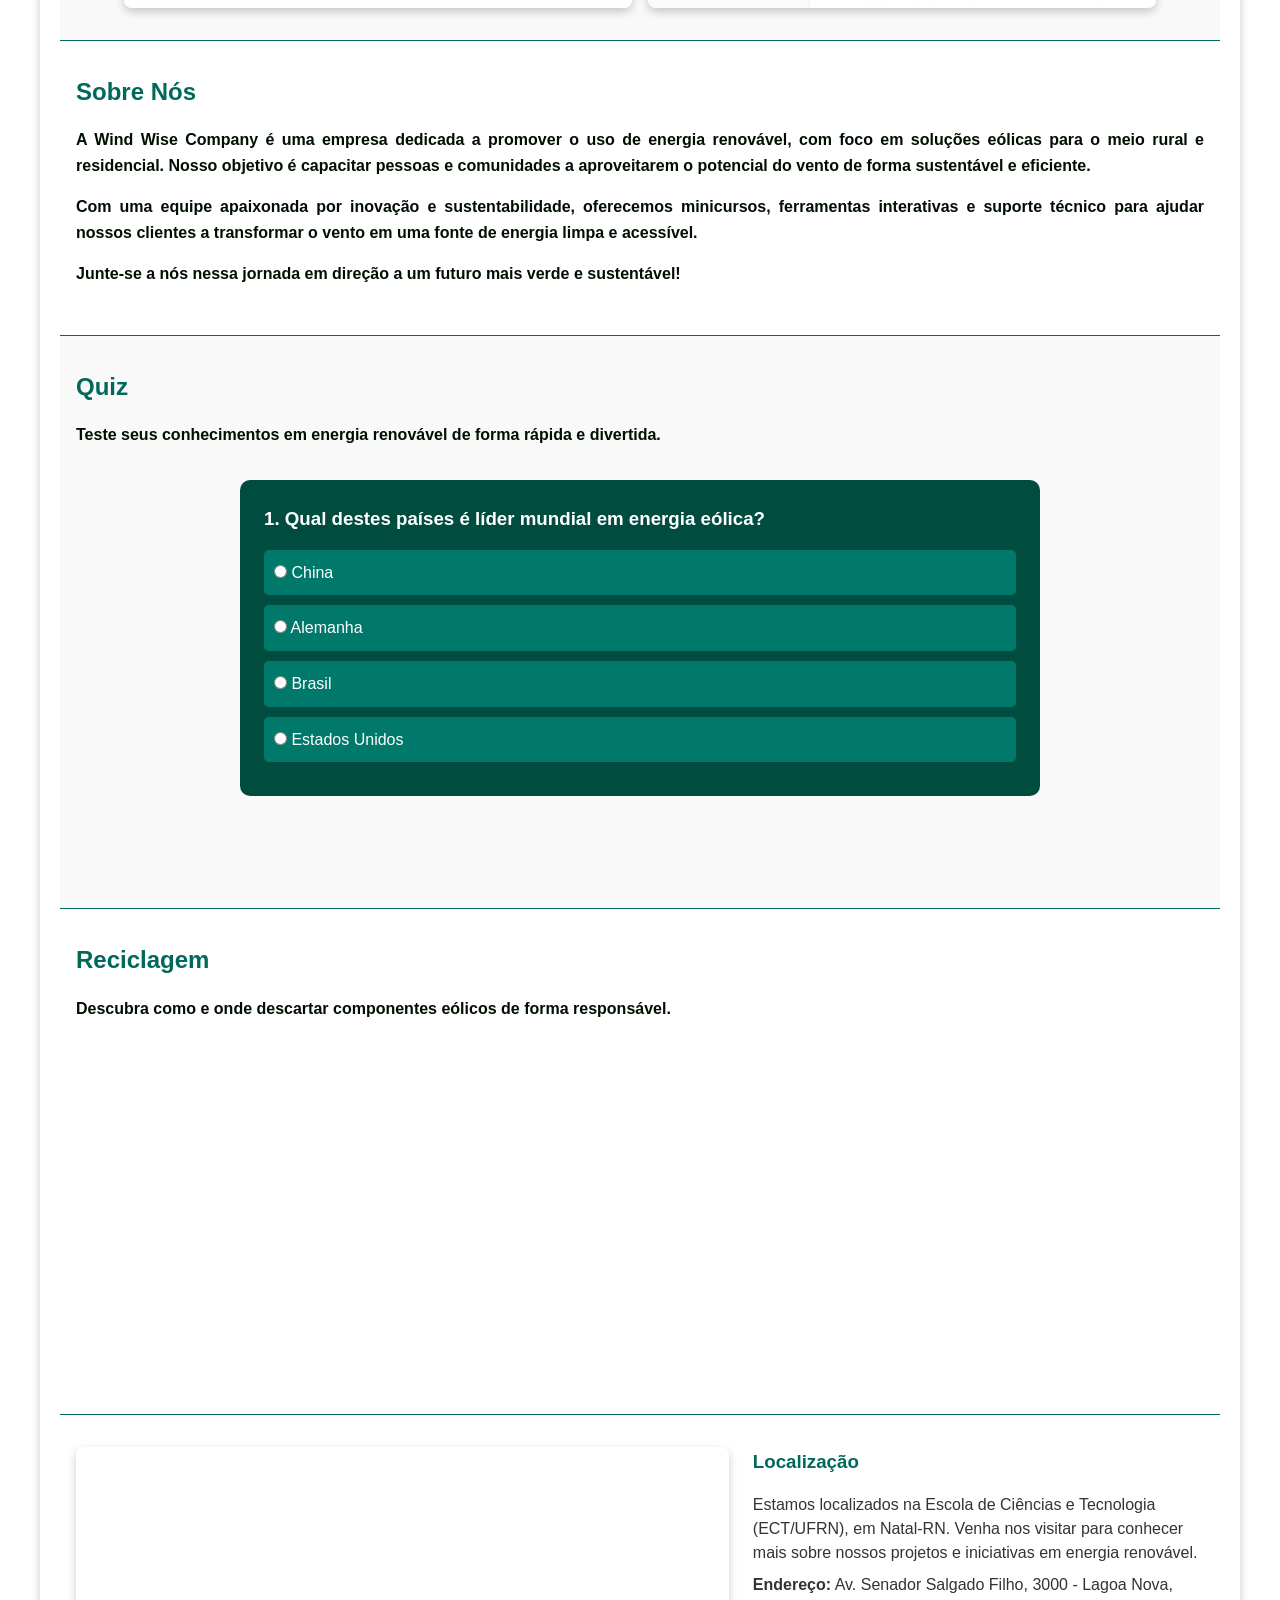
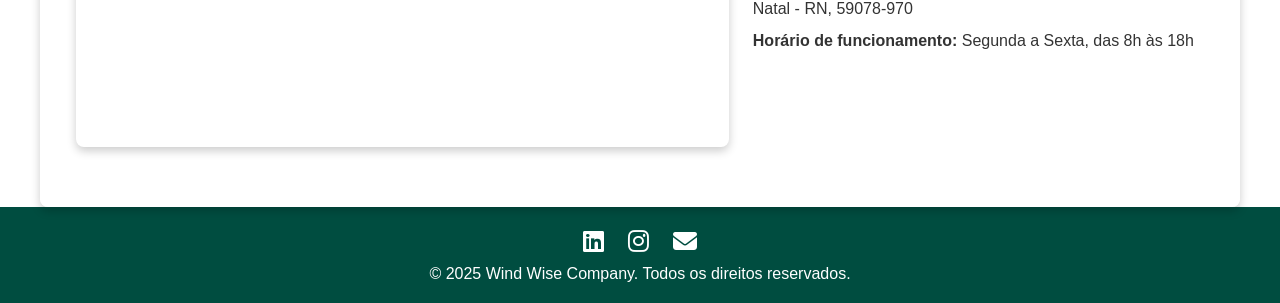
==== commit 9f46ba23: "feat: adding more options to quiz" ====
--- a/index.html
+++ b/index.html
@@ -86,8 +86,8 @@
           <div class="database-content">
             <div class="database-text">
               <p>
-                Explore nosso mapa interativo ao lado para visualizar as áreas
-                com maior aproveitamento do vento no meio rural em Natal-RN.
+                Explore nosso mapa interativo para visualizar as áreas com maior
+                aproveitamento do vento no meio rural em Natal-RN.
               </p>
             </div>
             <div class="iframe-container">
@@ -113,11 +113,23 @@
           </div>
         </section>
 
-        <section class="section">
-          <h2>Chatbot Educacional</h2>
-          <p class="highlight-text">
-            Dúvidas? Converse com nosso assistente virtual sobre energia eólica
-            e muito mais.
+        <section id="sobre" class="section">
+          <h2>Sobre Nós</h2>
+          <p class="highlight-text">
+            A Wind Wise Company é uma empresa dedicada a promover o uso de
+            energia renovável, com foco em soluções eólicas para o meio rural e
+            residencial. Nosso objetivo é capacitar pessoas e comunidades a
+            aproveitarem o potencial do vento de forma sustentável e eficiente.
+          </p>
+          <p class="highlight-text">
+            Com uma equipe apaixonada por inovação e sustentabilidade,
+            oferecemos minicursos, ferramentas interativas e suporte técnico
+            para ajudar nossos clientes a transformar o vento em uma fonte de
+            energia limpa e acessível.
+          </p>
+          <p class="highlight-text">
+            Junte-se a nós nessa jornada em direção a um futuro mais verde e
+            sustentável!
           </p>
         </section>
 
@@ -127,6 +139,14 @@
             Teste seus conhecimentos em energia renovável de forma rápida e
             divertida.
           </p>
+
+          <div
+            class="quiz-container"
+            style="max-width: 800px; margin: 2rem auto"
+          >
+            <div id="quiz"></div>
+            <div id="result" style="margin-top: 1rem"></div>
+          </div>
         </section>
 
         <section class="section">
--- a/style/style.css
+++ b/style/style.css
@@ -4,183 +4,162 @@
   padding: 0;
   box-sizing: border-box;
 }
+
+body {
+  font-family: Arial, sans-serif;
+  line-height: 1.6;
+  background: url("../assets/img/footer.png") center / cover fixed no-repeat;
+  color: #fff;
+  margin: 0;
+}
+
+/* HEADER */
 header {
-  background-color: #00796b; /* Fundo verde */
-  width: 100%; /* Ocupa toda a largura da tela */
-  height: 7hv; /* Altura fixa */
-  top: 0; /* Encosta no topo */
-  left: 0; /* Encosta na lateral esquerda */
-  z-index: 1000; /* Garante que fique acima de outros elementos */
-  padding: 1rem 0; /* Adiciona espaçamento interno */
-}
-header .container {
-  display: flex; /* Define um layout flexível */
-  justify-content: space-between; /* Espaça os itens (menu e logo) nos extremos */
-  align-items: center; /* Centraliza verticalmente os itens */
-  height: 100%; /* Garante que os itens ocupem toda a altura do header */
-}
-.site-content {
-  margin: 0; /* Remove margens externas */
-  padding: 0; /* Remove espaçamentos internos */
-  position: relative; /* Garante que o conteúdo comece no topo */
-  top: 0; /* Encosta o conteúdo no topo */
-}
-/* Estilo para o ícone de hambúrguer */
-.hamburger {
-  display: none; /* Esconde no desktop */
-  font-size: 1.5rem;
-  cursor: pointer;
-  position: absolute;
-  top: 20px;
-  left: 20px;
-  z-index: 1000; /* Garante que fique acima de outros elementos */
-  color: #80cbc4; /* Cor do ícone */
-}
-
-/* Estilo para a logo */
-.logo {
-  position: absolute;
-  top: 20px;
-  right: 20px; /* Alinha à direita */
-  height: 40px; /* Ajusta o tamanho da logo */
-}
-
-/* Estilo para o menu sobreposto */
-.menu-overlay {
-  display: none; /* Esconde o menu por padrão */
+  background-color: #00796b;
+  width: 100%;
+  height: 70px;
   position: fixed;
   top: 0;
   left: 0;
-  width: 50%; /* Ocupa metade da tela */
+  z-index: 1000;
+  padding: 0;
+}
+
+header .container {
+  max-width: 1200px;
+  margin: 0 auto;
+  width: 100%;
+  display: flex;
+  justify-content: space-between;
+  align-items: center;
   height: 100%;
-  background-color: #fff; /* Fundo branco */
-  color: #00796b; /* Cor do texto */
-  z-index: 999; /* Sobrepõe o conteúdo principal */
+  padding: 0 20px;
+}
+
+.hamburger {
+  font-size: 1.5rem;
+  cursor: pointer;
+  color: #80cbc4;
+  z-index: 1000;
+}
+
+.logo {
+  height: 60px;
+}
+
+/* MENU OVERLAY */
+.menu-overlay {
+  display: none;
+  position: fixed;
+  top: 0;
+  left: 0;
+  width: 300px;
+  height: 100%;
+  background-color: #fff;
+  color: #00796b;
+  z-index: 999;
   flex-direction: column;
-  justify-content: center;
-  align-items: center;
-  gap: 1.5rem;
-  box-shadow: 2px 0 10px rgba(0, 0, 0, 0.2); /* Sombra para destacar o menu */
+  justify-content: flex-start;
+  padding-top: 80px;
+  box-shadow: 2px 0 10px rgba(0, 0, 0, 0.2);
+  overflow-y: auto;
+  pointer-events: auto;
 }
 
 .menu-overlay.show {
-  display: flex; /* Mostra o menu quando ativado */
+  display: flex;
 }
 
 .menu {
   list-style: none;
   display: flex;
-  flex-direction: column; /* Organiza os itens verticalmente */
-  justify-content: flex-start; /* Alinha os itens ao topo */
-  height: calc(
-    100vh - 100px
-  ); /* Altura total da tela menos o espaço do botão e do rodapé */
-  padding: 1rem 0; /* Adiciona espaçamento interno no topo e no final */
-  margin: 0; /* Remove margens padrão */
-  text-align: left; /* Alinha o texto à esquerda */
-  gap: 0.5rem; /* Reduz o espaçamento entre os itens */
+  flex-direction: column;
+  width: 100%;
+  padding: 0;
+  margin: 0;
+  gap: 0.5rem;
 }
 
 .menu li {
-  margin: 0; /* Remove margens extras */
+  margin: 0;
+  width: 100%;
 }
 
 .menu a {
-  color: #00796b; /* Cor do texto */
+  color: #00796b;
   text-decoration: none;
-  font-size: 1rem; /* Reduz o tamanho da fonte */
-  font-weight: bold;
-  display: block; /* Garante que o link ocupe toda a largura do item */
-  padding: 0.5rem 1rem; /* Adiciona espaçamento interno */
-  transition: opacity 0.3s ease; /* Transição suave para hover */
+  font-size: 1rem;
+  font-weight: bold;
+  display: block;
+  padding: 0.8rem 1.5rem;
+  transition: background-color 0.3s ease;
 }
 
 .menu a:hover {
-  opacity: 1; /* Remove a opacidade ao passar o mouse */
-}
+  background-color: #e0f7fa;
+}
+
 .menu-footer {
-  margin-top: auto; /* Empurra o rodapé para o final do menu */
+  margin-top: auto;
   font-size: 0.9rem;
-  color: #fff; /* Texto branco */
-  text-align: center; /* Centraliza o texto */
-  background-color: #00796b; /* Fundo verde */
-  padding: 1rem; /* Adiciona espaçamento interno */
-}
-
-@media (max-width: 768px) {
-  .hamburger {
-    display: block; /* Mostra o ícone no celular */
-  }
-
-  .logo {
-    height: 30px; /* Ajusta o tamanho da logo no celular */
-  }
-}
-
-/* Estilo para o bloco de boas-vindas */
-/* Estilo para o bloco de boas-vindas */
+  color: #fff;
+  text-align: center;
+  background-color: #00796b;
+  padding: 1rem;
+  width: 100%;
+}
+
+/* WELCOME BLOCK */
 .welcome-block {
-  display: none; /* Esconde o bloco por padrão */
+  display: none;
   position: fixed;
-  top: 0; /* Encosta o bloco no topo do site */
-  left: 0; /* Alinha com o início da barra lateral */
-  width: 50%; /* Limita a largura ao tamanho da barra lateral */
-  background-color: #00796b; /* Fundo verde */
-  color: #fff; /* Texto branco */
+  top: 0;
+  left: 0;
+  width: 300px;
+  background-color: #00796b;
+  color: #fff;
   padding: 0.5rem 1rem;
-  border-radius: 0 0 0 0; /* Bordas arredondadas apenas no lado direito */
   font-size: 1rem;
-  z-index: 1001; /* Garante que fique acima de outros elementos */
-  box-shadow: 2px 0 10px rgba(0, 0, 0, 0.2); /* Sombra para destacar o bloco */
-  text-align: center; /* Centraliza o texto dentro do bloco */
-}
+  z-index: 1001;
+  box-shadow: 2px 0 10px rgba(0, 0, 0, 0.2);
+  text-align: center;
+}
+
+/* SITE CONTENT */
+.site-content {
+  margin-top: 70px;
+  padding: 0;
+  position: relative;
+}
+
 body.menu-open .site-content {
-  opacity: 0.5; /* Deixa apenas o conteúdo principal do site levemente opaco */
-  transition: opacity 0.3s ease; /* Transição suave */
-  pointer-events: none; /* Impede interações com o conteúdo principal */
-}
+  opacity: 0.5;
+  transition: opacity 0.3s ease;
+  pointer-events: none;
+}
+
 body.menu-open {
-  overflow: hidden; /* Impede a rolagem da página */
-}
-/* Garante que o menu permaneça visível e interativo */
-.menu-overlay {
-  pointer-events: auto; /* Permite interações no menu */
-  opacity: 1; /* Garante que o menu não fique opaco */
-  z-index: 999; /* Sobrepõe o conteúdo principal */
-}
-body {
-  font-family: Arial, sans-serif;
-  line-height: 1.6;
-  background: #f4f4f4;
-  color: #333;
-}
-body {
-  background-image: url("../assets/img/footer.png");
-  background-size: cover;
-  background-position: center;
-  background-attachment: fixed;
-  background-repeat: no-repeat;
-  color: #fff; /* Ajuste a cor do texto para contraste */
-  margin: 0;
-  font-family: Arial, sans-serif;
-}
+  overflow: hidden;
+}
+
 a,
 a:visited,
 a:active {
   color: inherit;
   text-decoration: none;
 }
+
 .database-content {
   display: flex;
   justify-content: space-between;
   align-items: center;
-  gap: 1.5rem; /* Espaço entre o texto e o mapa */
+  gap: 1.5rem;
   margin-top: 1rem;
 }
 
 .database-text {
-  flex: 1; /* O texto ocupa 1 parte do espaço disponível */
-  max-width: 50%; /* Limita a largura máxima do texto */
+  flex: 1;
+  max-width: 50%;
   font-size: 1rem;
   color: #333;
 }
@@ -190,42 +169,20 @@
 }
 
 .iframe-container {
-  flex: 1; /* O mapa ocupa 1 parte do espaço disponível */
-  max-width: 50%; /* Limita a largura máxima do mapa */
+  flex: 1;
+  max-width: 50%;
   text-align: center;
 }
 
 .iframe-container iframe {
-  width: 100%; /* O iframe ocupará toda a largura do contêiner pai */
-  max-width: 600px; /* Define uma largura máxima para o iframe */
-  height: 350px; /* Altura fixa */
-  border: none; /* Remove bordas */
-  border-radius: 8px; /* Bordas arredondadas */
-  box-shadow: 0 4px 10px rgba(0, 0, 0, 0.2); /* Sombra para destaque */
-}
-
-@media (max-width: 768px) {
-  .database-content {
-    flex-direction: column; /* Alinha o texto e o mapa verticalmente */
-    gap: 1rem; /* Espaço entre o mapa e o texto */
-    align-items: center; /* Centraliza os itens horizontalmente */
-  }
-
-  .iframe-container {
-    order: -1; /* Move o iframe para cima do texto */
-    max-width: 100%; /* O mapa ocupa toda a largura disponível */
-    text-align: center; /* Centraliza o mapa */
-  }
-
-  .iframe-container iframe {
-    height: 300px; /* Altura ajustada para um formato mais confortável */
-  }
-
-  .database-text {
-    max-width: 100%; /* O texto ocupa toda a largura disponível */
-    text-align: center; /* Centraliza o texto */
-  }
-}
+  width: 100%;
+  max-width: 600px;
+  height: 350px;
+  border: none;
+  border-radius: 8px;
+  box-shadow: 0 4px 10px rgba(0, 0, 0, 0.2);
+}
+
 .container {
   display: flex;
   justify-content: space-between;
@@ -233,33 +190,31 @@
   padding: 1rem;
 }
 
-.logo {
-  height: 50px;
-}
-
 nav ul {
   list-style: none;
   display: flex;
   gap: 1.5rem;
 }
+
 nav a {
   text-decoration: none;
-  color: #00796b; /* Cor verde original */
-  font-weight: bold;
-  transition: color 0.3s ease; /* Transição suave ao sair do hover */
+  color: #00796b;
+  font-weight: bold;
+  transition: color 0.3s ease;
 }
 
 nav a:hover {
-  color: #ffffff; /* Fica branco ao passar o mouse */
+  color: #ffffff;
 }
 
 nav a:active,
 nav a:focus,
 nav a:visited {
-  color: #00796b; /* Volta ao verde original após o clique ou foco */
-  outline: none; /* Remove o contorno padrão do navegador */
-  transition: color 0.3s ease; /* Transição suave ao sair do hover */
-}
+  color: #00796b;
+  outline: none;
+  transition: color 0.3s ease;
+}
+
 .banner {
   background: linear-gradient(to right, #b2ebf2, #e0f7fa);
   text-align: center;
@@ -296,15 +251,6 @@
   margin-bottom: 0.5rem;
 }
 
-.message-box a {
-  color: #00796b;
-  font-weight: bold;
-  text-decoration: underline;
-}
-
-.message-box a:hover {
-  color: #004d40;
-}
 .message-box {
   margin-top: 0.5rem;
   padding: 1rem;
@@ -313,40 +259,51 @@
   border-radius: 5px;
   color: #004d40;
   font-weight: bold;
-  opacity: 0; /* Inicialmente invisível */
-  transform: translateY(-10px); /* Move para cima inicialmente */
-  transition: opacity 0.8s ease, transform 0.8s ease; /* Transição mais lenta */
-  display: none; /* Esconde inicialmente */
+  opacity: 0;
+  transform: translateY(-10px);
+  transition: opacity 0.8s ease, transform 0.8s ease;
+  display: none;
 }
 
 .message-box.show {
-  display: block; /* Torna visível */
-  opacity: 1; /* Torna visível */
-  transform: translateY(0); /* Move para a posição original */
-}
+  display: block;
+  opacity: 1;
+  transform: translateY(0);
+}
+
+.message-box a {
+  color: #00796b;
+  font-weight: bold;
+  text-decoration: underline;
+}
+
+.message-box a:hover {
+  color: #004d40;
+}
+
 .map-section {
   display: flex;
-  gap: 1.5rem; /* Espaço entre o mapa e as informações */
-  align-items: flex-start; /* Alinha os itens no topo */
+  gap: 1.5rem;
+  align-items: flex-start;
   padding: 2rem 1rem;
 }
 
 .map-container {
-  flex: 1; /* O mapa ocupa 1 parte do espaço disponível */
-  max-width: 60%; /* Limita a largura máxima do mapa */
+  flex: 1;
+  max-width: 60%;
 }
 
 .map-container iframe {
   width: 100%;
   height: 300px;
   border: 0;
-  border-radius: 8px; /* Bordas arredondadas para um visual mais agradável */
-  box-shadow: 0 4px 10px rgba(0, 0, 0, 0.2); /* Sombra para destacar o mapa */
+  border-radius: 8px;
+  box-shadow: 0 4px 10px rgba(0, 0, 0, 0.2);
 }
 
 .map-info {
-  flex: 1; /* As informações ocupam 1 parte do espaço disponível */
-  max-width: 40%; /* Limita a largura máxima das informações */
+  flex: 1;
+  max-width: 40%;
   font-size: 1rem;
   color: #333;
 }
@@ -361,28 +318,6 @@
   line-height: 1.5;
 }
 
-@media (max-width: 768px) {
-  .map-section {
-    flex-direction: column; /* Alinha o mapa e o texto verticalmente */
-    gap: 1rem; /* Espaço entre o mapa e o texto */
-    align-items: center; /* Centraliza os itens horizontalmente */
-  }
-
-  .map-container {
-    max-width: 100%; /* O mapa ocupa toda a largura disponível */
-    text-align: center; /* Garante que o mapa fique centralizado */
-  }
-
-  .map-container iframe {
-    height: 250px; /* Altura ajustada para um formato mais quadrado */
-  }
-
-  .map-info {
-    max-width: 100%; /* O texto ocupa toda a largura disponível */
-    text-align: center; /* Centraliza o texto para um visual mais agradável */
-  }
-}
-
 .image-placeholder {
   background-color: #e0e0e0;
   height: 250px;
@@ -391,6 +326,7 @@
   justify-content: center;
   font-style: italic;
 }
+
 .course-topics {
   list-style: none;
   padding: 0;
@@ -414,6 +350,7 @@
 .course-topics a:hover {
   color: #004d40;
 }
+
 footer {
   background: #004d40;
   color: #fff;
@@ -422,12 +359,15 @@
 }
 
 .highlight-text {
-  color: #000f00; /* Verde próximo ao título */
-  font-weight: bold; /* Opcional: deixa o texto em negrito */
-}
+  color: #000f00;
+  text-align: justify; /* Justifica o texto */
+  font-weight: bold;
+  margin-bottom: 1rem;
+}
+
 .highlight-subtitle {
-  color: #004d40; /* Verde próximo ao título */
-  font-weight: bold; /* Opcional: deixa o texto em negrito */
+  color: #004d40;
+  font-weight: bold;
 }
 
 .social a {
@@ -441,9 +381,134 @@
   color: #80deea;
 }
 
-/* Responsividade */
+main {
+  max-width: 1200px;
+  margin: 0 auto;
+  padding: 20px;
+  background-color: rgba(255, 255, 255, 0.8);
+  border-radius: 8px;
+  box-shadow: 0 4px 10px rgba(0, 0, 0, 0.2);
+}
+
+.image-box {
+  display: flex;
+  justify-content: center;
+  gap: 1rem;
+  margin: 0 auto;
+  padding: 0;
+  align-items: stretch;
+}
+
+.image-box img {
+  width: 45%;
+  height: auto;
+  border-radius: 8px;
+  box-shadow: 0 4px 10px rgba(0, 0, 0, 0.2);
+  display: block;
+}
+
+.video-container {
+  max-width: 600px;
+  max-height: 340px;
+  width: 100%;
+  aspect-ratio: 16/9;
+  margin: 0 auto;
+}
+
+.video-container iframe {
+  width: 100%;
+  height: 100%;
+}
+.question {
+  background-color: #004d40;
+  padding: 1.5rem;
+  border-radius: 10px;
+  margin-bottom: 1rem;
+  color: #fff;
+}
+
+.question h3 {
+  color: #fff !important;
+  margin-bottom: 1rem;
+}
+
+.option {
+  display: block;
+  margin: 10px 0;
+  padding: 10px;
+  background-color: #00796b;
+  border-radius: 5px;
+  cursor: pointer;
+  transition: background-color 0.3s;
+}
+
+.option:hover {
+  background-color: #00695c;
+}
+
+.option.selected {
+  background-color: #004d40;
+  border: 2px solid #fff;
+}
+
+#result {
+  color: #004d40 !important;
+  font-weight: bold;
+  padding: 1rem;
+  text-align: center;
+  border-radius: 5px;
+}
+
 @media (max-width: 768px) {
-  .container {
+  /* Mantenha o container do header em linha e com espaço entre os elementos */
+  header .container {
+    padding: 0 15px;
+    flex-direction: row !important; /* Força layout em linha */
+    justify-content: space-between !important; /* Distribui elementos nas extremidades */
+  }
+
+  /* Ajustes específicos para o hamburger */
+  .hamburger {
+    display: block;
+    order: 1;
+    margin-right: auto; /* Empurra a logo para a direita */
+  }
+
+  /* Ajustes específicos para a logo */
+  .logo {
+    height: 30px;
+    order: 2;
+    margin-left: auto; /* Mantém a logo na direita */
+  }
+
+  /* Remova a regra que transforma TODOS os containers em column */
+  /* .container {                            ← REMOVER ISSO
+    flex-direction: column;
+  } */
+
+  /* Mantenha o restante das regras mobile */
+  .database-content {
+    flex-direction: column;
+    gap: 1rem;
+    align-items: center;
+  }
+
+  .iframe-container {
+    order: -1;
+    max-width: 100%;
+  }
+
+  .iframe-container iframe {
+    height: 300px;
+  }
+
+  .database-text {
+    max-width: 100%;
+    text-align: center;
+  }
+
+  /* Aplique flex-direction: column APENAS para nav containers */
+  nav .container {
     flex-direction: column;
   }
 
@@ -460,43 +525,23 @@
   .banner p {
     font-size: 1rem;
   }
-}
-
-main {
-  max-width: 1200px; /* Define uma largura máxima para o conteúdo */
-  margin: 0 auto; /* Centraliza o conteúdo horizontalmente */
-  padding: 20px; /* Adiciona espaço interno nas laterais */
-  background-color: rgba(
-    255,
-    255,
-    255,
-    0.8
-  ); /* Fundo branco semi-transparente para contraste */
-  border-radius: 8px; /* Bordas arredondadas para um visual mais agradável */
-  box-shadow: 0 4px 10px rgba(0, 0, 0, 0.2); /* Sombra para destacar o conteúdo */
-}
-@media (max-width: 768px) {
-  header {
-    height: 50px; /* Ajuste a altura para o tamanho desejado */
-    padding: 0; /* Remove espaçamento interno */
-    display: flex; /* Garante alinhamento do conteúdo */
-    align-items: center; /* Centraliza verticalmente */
-    justify-content: center; /* Centraliza horizontalmente */
-  }
-}
-.image-box {
-  display: flex;
-  justify-content: center; /* Centraliza as imagens horizontalmente */
-  gap: 1rem; /* Espaçamento entre as imagens */
-  margin: 0 auto; /* Remove margens externas e centraliza horizontalmente */
-  padding: 0; /* Remove qualquer espaçamento interno */
-  align-items: stretch; /* Garante que o bloco se ajuste à altura das imagens */
-}
-
-.image-box img {
-  width: 45%; /* Cada imagem ocupa 45% da largura da caixa */
-  height: auto; /* Mantém a proporção original da imagem */
-  border-radius: 8px; /* Bordas arredondadas */
-  box-shadow: 0 4px 10px rgba(0, 0, 0, 0.2); /* Sombra para destacar as imagens */
-  display: block; /* Remove qualquer espaço extra ao redor da imagem */
-}+
+  .map-section {
+    flex-direction: column;
+    gap: 1rem;
+    align-items: center;
+  }
+
+  .map-container {
+    max-width: 100%;
+  }
+
+  .map-container iframe {
+    height: 250px;
+  }
+
+  .map-info {
+    max-width: 100%;
+    text-align: center;
+  }
+}
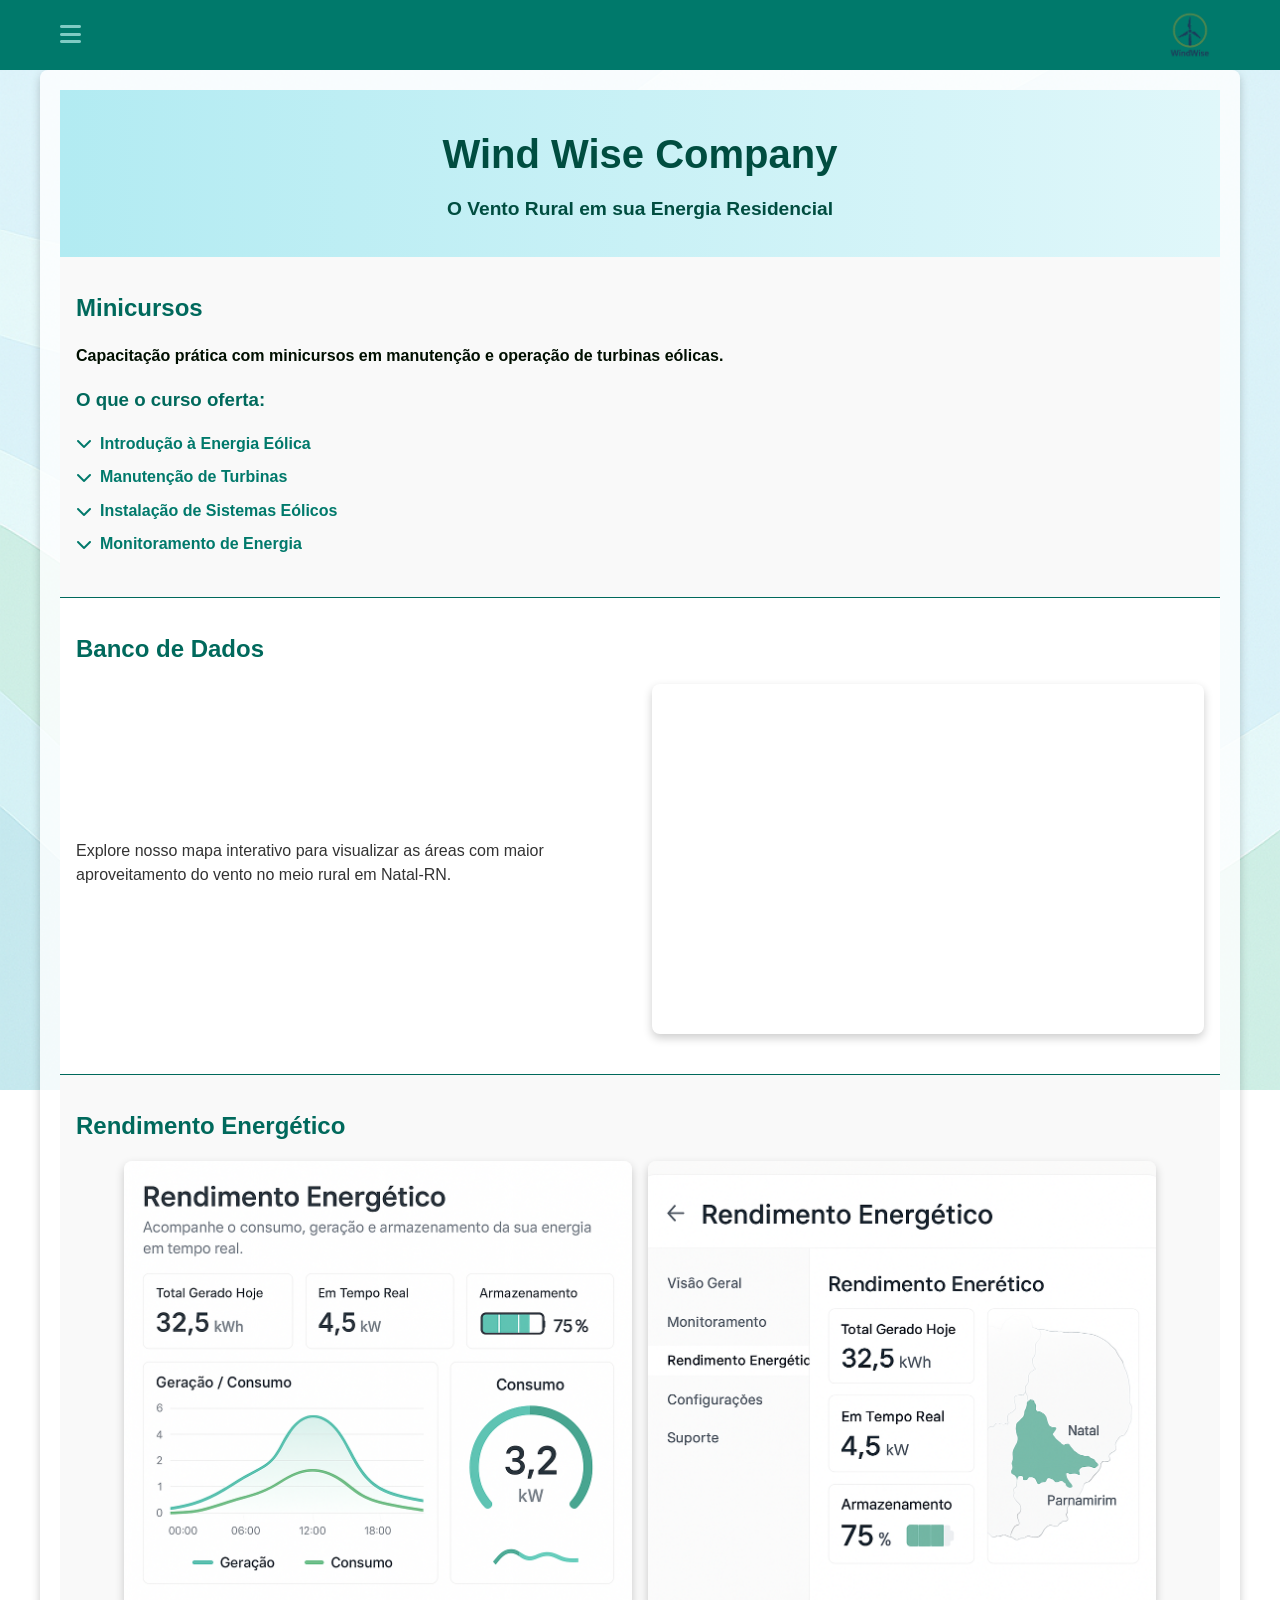
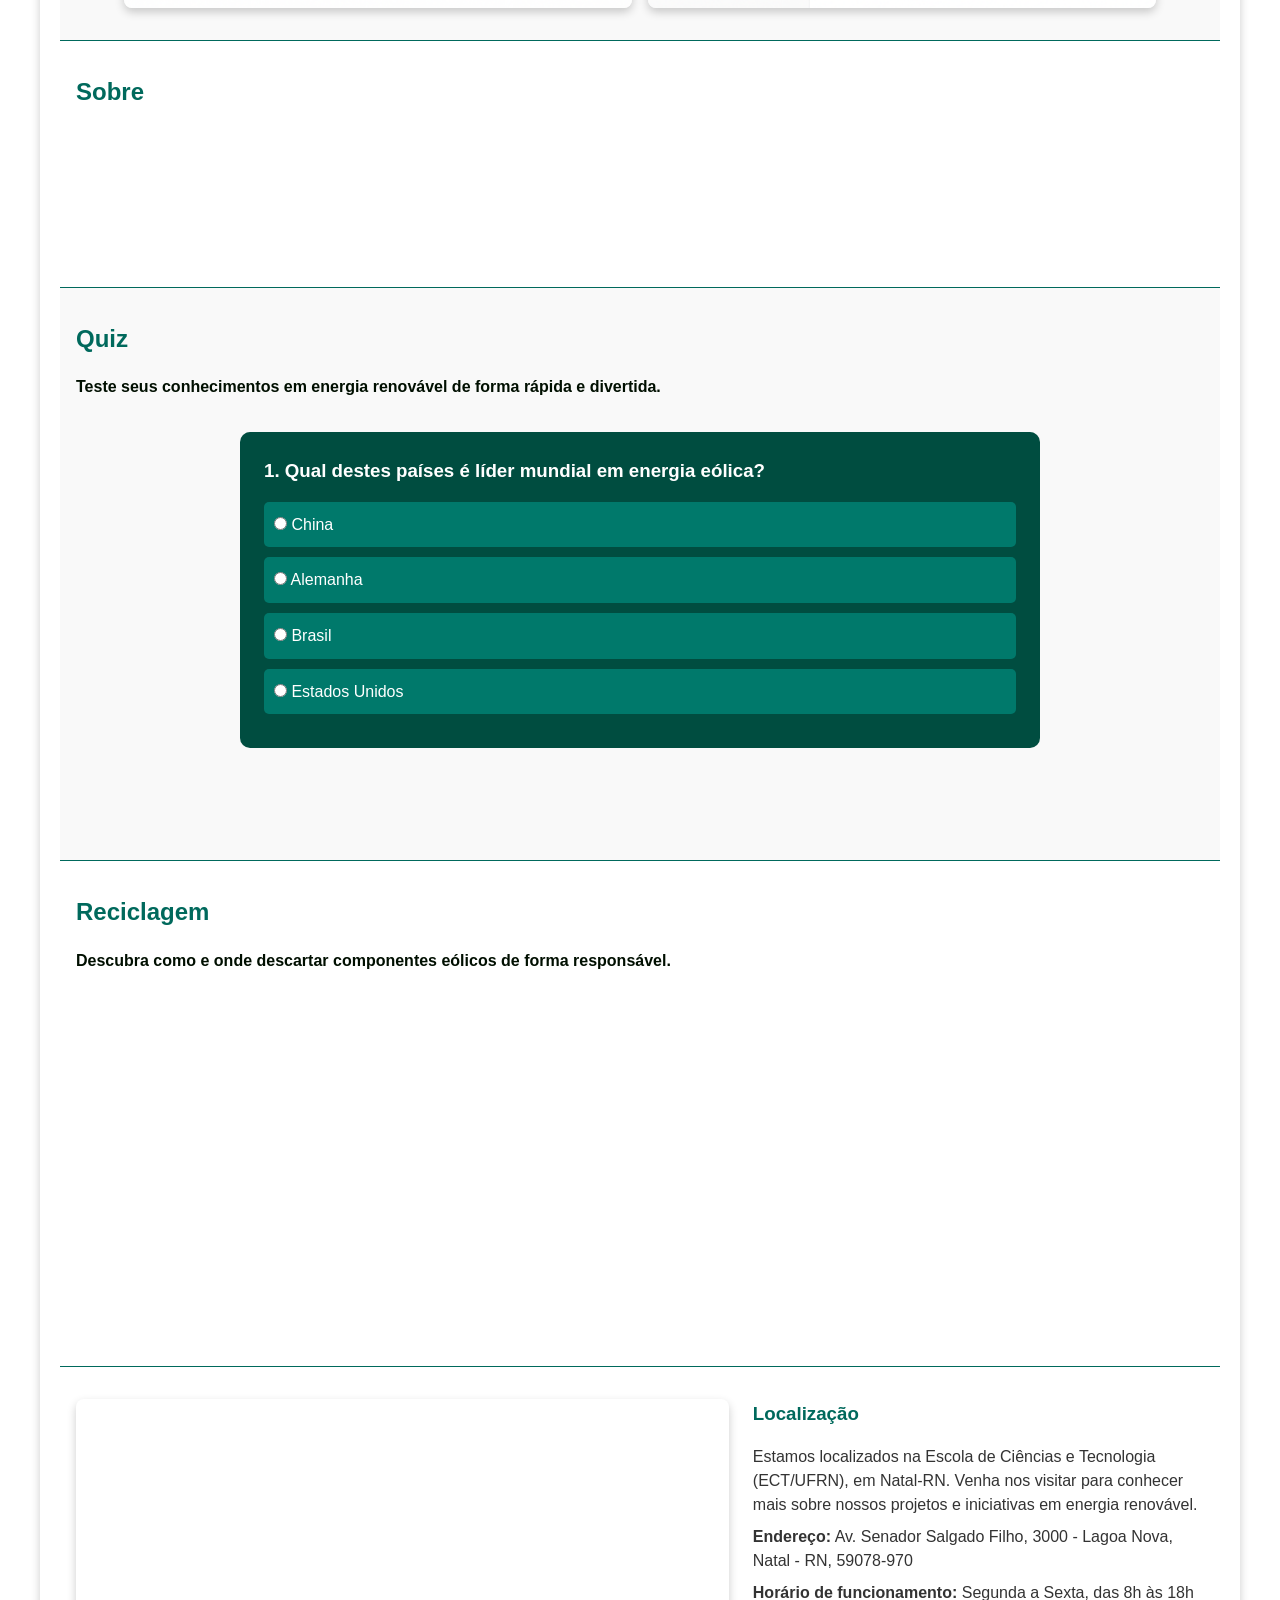
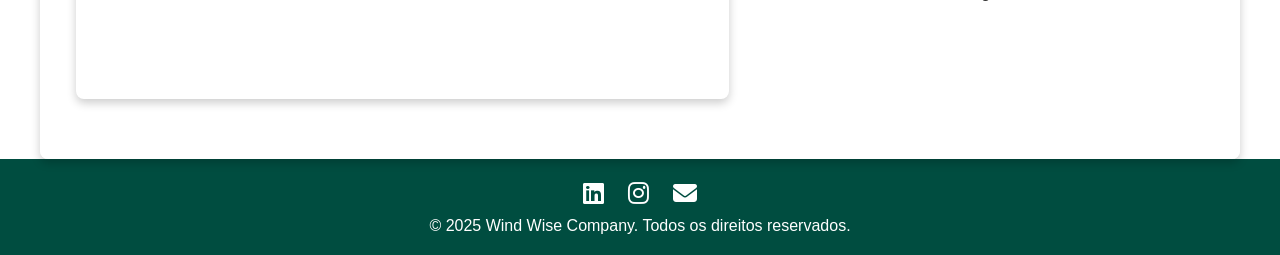
==== commit ff4f2903: "feat: adding new page 'plans'" ====
--- a/index.html
+++ b/index.html
@@ -23,8 +23,15 @@
           <ul class="menu">
             <li><a href="#cursos">Cursos</a></li>
             <li><a href="#sobre">Sobre</a></li>
-            <li><a href="#contato">Contato</a></li>
-            <li><a href="#login">Entrar</a></li>
+            <li>
+              <a
+                href="https://api.whatsapp.com/send/?phone=%2B5584991922782&text&type=phone_number&app_absent=0"
+                target="_blank"
+                rel="noopener noreferrer"
+                >Contato</a
+              >
+            </li>
+            <li><a href="planos.html">Planos</a></li>
             <li><a href="#cadastro">Cadastrar</a></li>
           </ul>
           <p class="menu-footer">
@@ -114,23 +121,36 @@
         </section>
 
         <section id="sobre" class="section">
-          <h2>Sobre Nós</h2>
-          <p class="highlight-text">
-            A Wind Wise Company é uma empresa dedicada a promover o uso de
-            energia renovável, com foco em soluções eólicas para o meio rural e
-            residencial. Nosso objetivo é capacitar pessoas e comunidades a
-            aproveitarem o potencial do vento de forma sustentável e eficiente.
-          </p>
-          <p class="highlight-text">
-            Com uma equipe apaixonada por inovação e sustentabilidade,
-            oferecemos minicursos, ferramentas interativas e suporte técnico
-            para ajudar nossos clientes a transformar o vento em uma fonte de
-            energia limpa e acessível.
-          </p>
-          <p class="highlight-text">
-            Junte-se a nós nessa jornada em direção a um futuro mais verde e
-            sustentável!
-          </p>
+          <h2>Sobre</h2>
+          <div class="about-content">
+            <div class="about-text">
+              <p class="known-text">
+                A Wind Wise Company é uma empresa dedicada a promover o uso de
+                energia renovável, com foco em soluções eólicas para o meio
+                rural e residencial. Nosso objetivo é capacitar pessoas e
+                comunidades a aproveitarem o potencial do vento de forma
+                sustentável e eficiente.
+              </p>
+              <p class="known-text">
+                Com uma equipe apaixonada por inovação e sustentabilidade,
+                oferecemos minicursos, ferramentas interativas e suporte técnico
+                para ajudar nossos clientes a transformar o vento em uma fonte
+                de energia limpa e acessível.
+              </p>
+              <p class="known-text">
+                Junte-se a nós nessa jornada em direção a um futuro mais verde e
+                sustentável!
+              </p>
+            </div>
+            <div class="about-instagram">
+              <blockquote
+                class="instagram-media"
+                data-instgrm-permalink="https://www.instagram.com/p/DInk1LzMolO/"
+                data-instgrm-version="14"
+              ></blockquote>
+              <script async src="//www.instagram.com/embed.js"></script>
+            </div>
+          </div>
         </section>
 
         <section class="section">
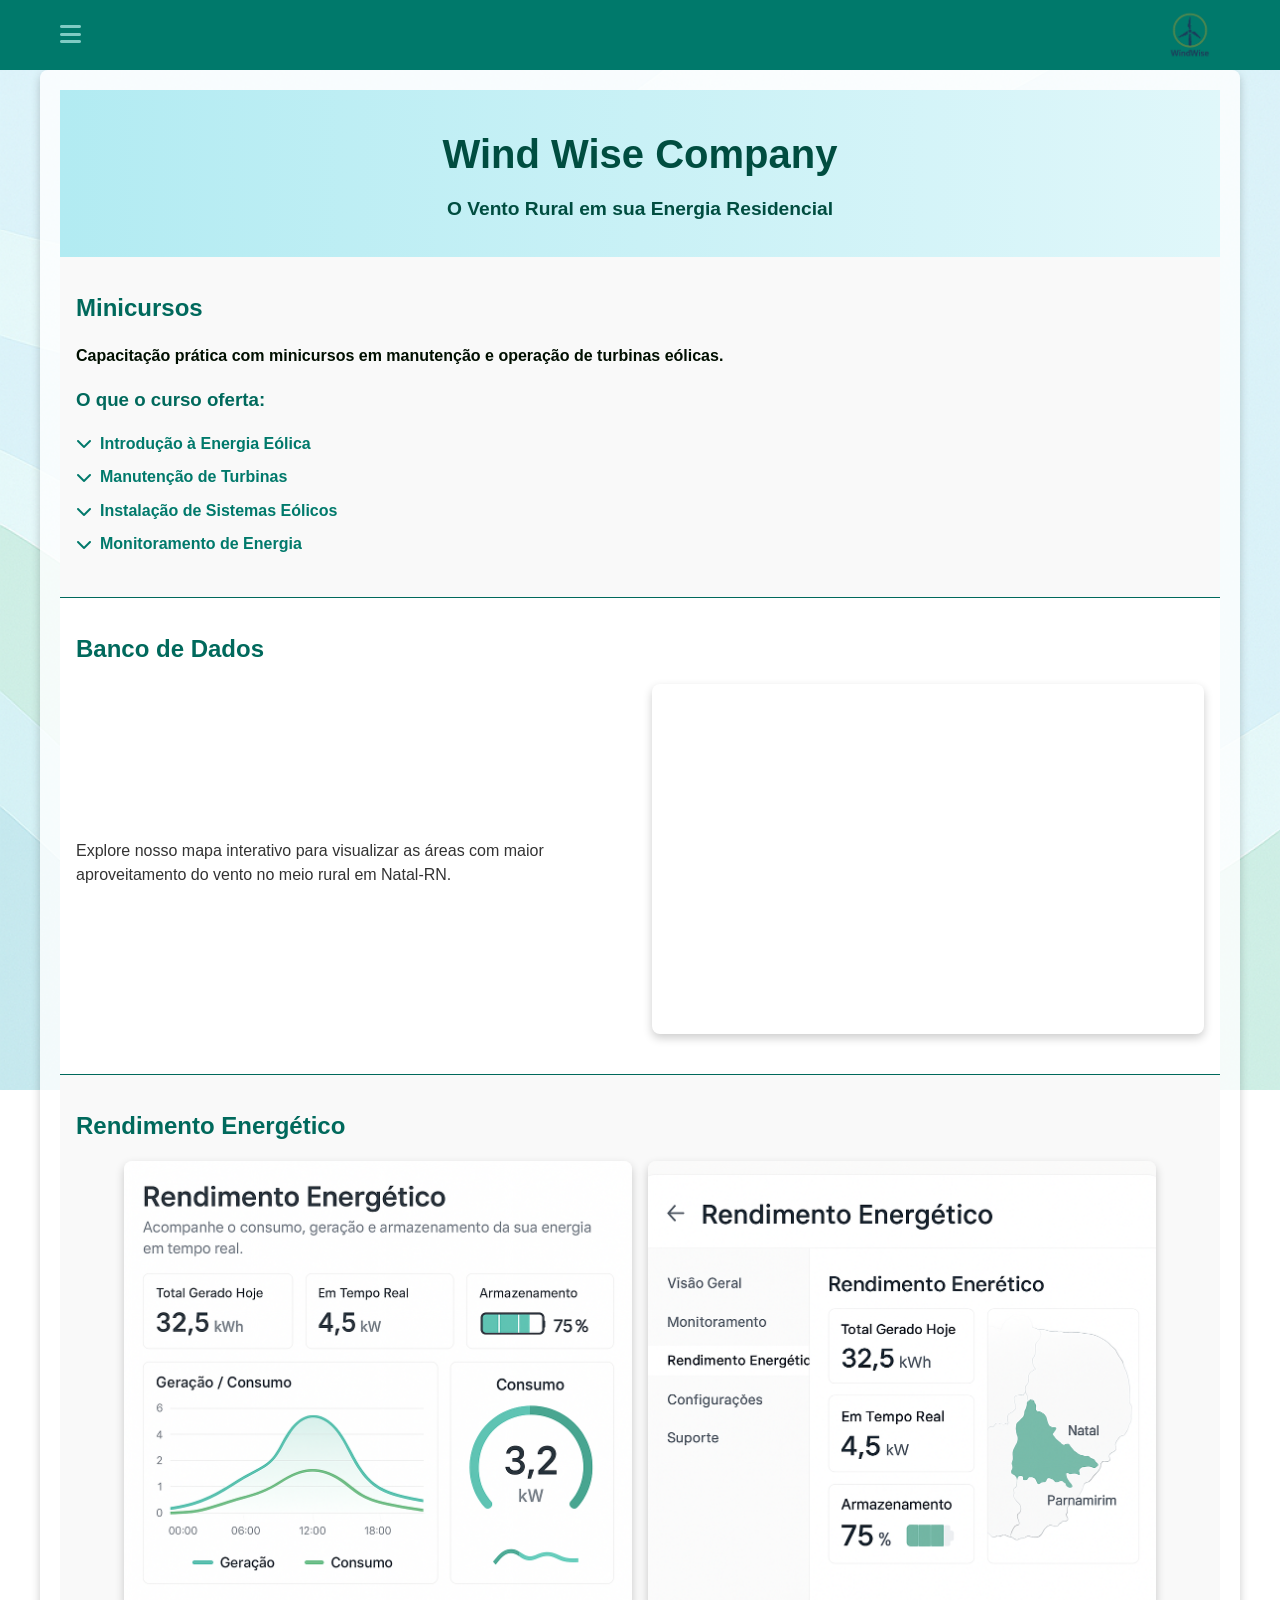
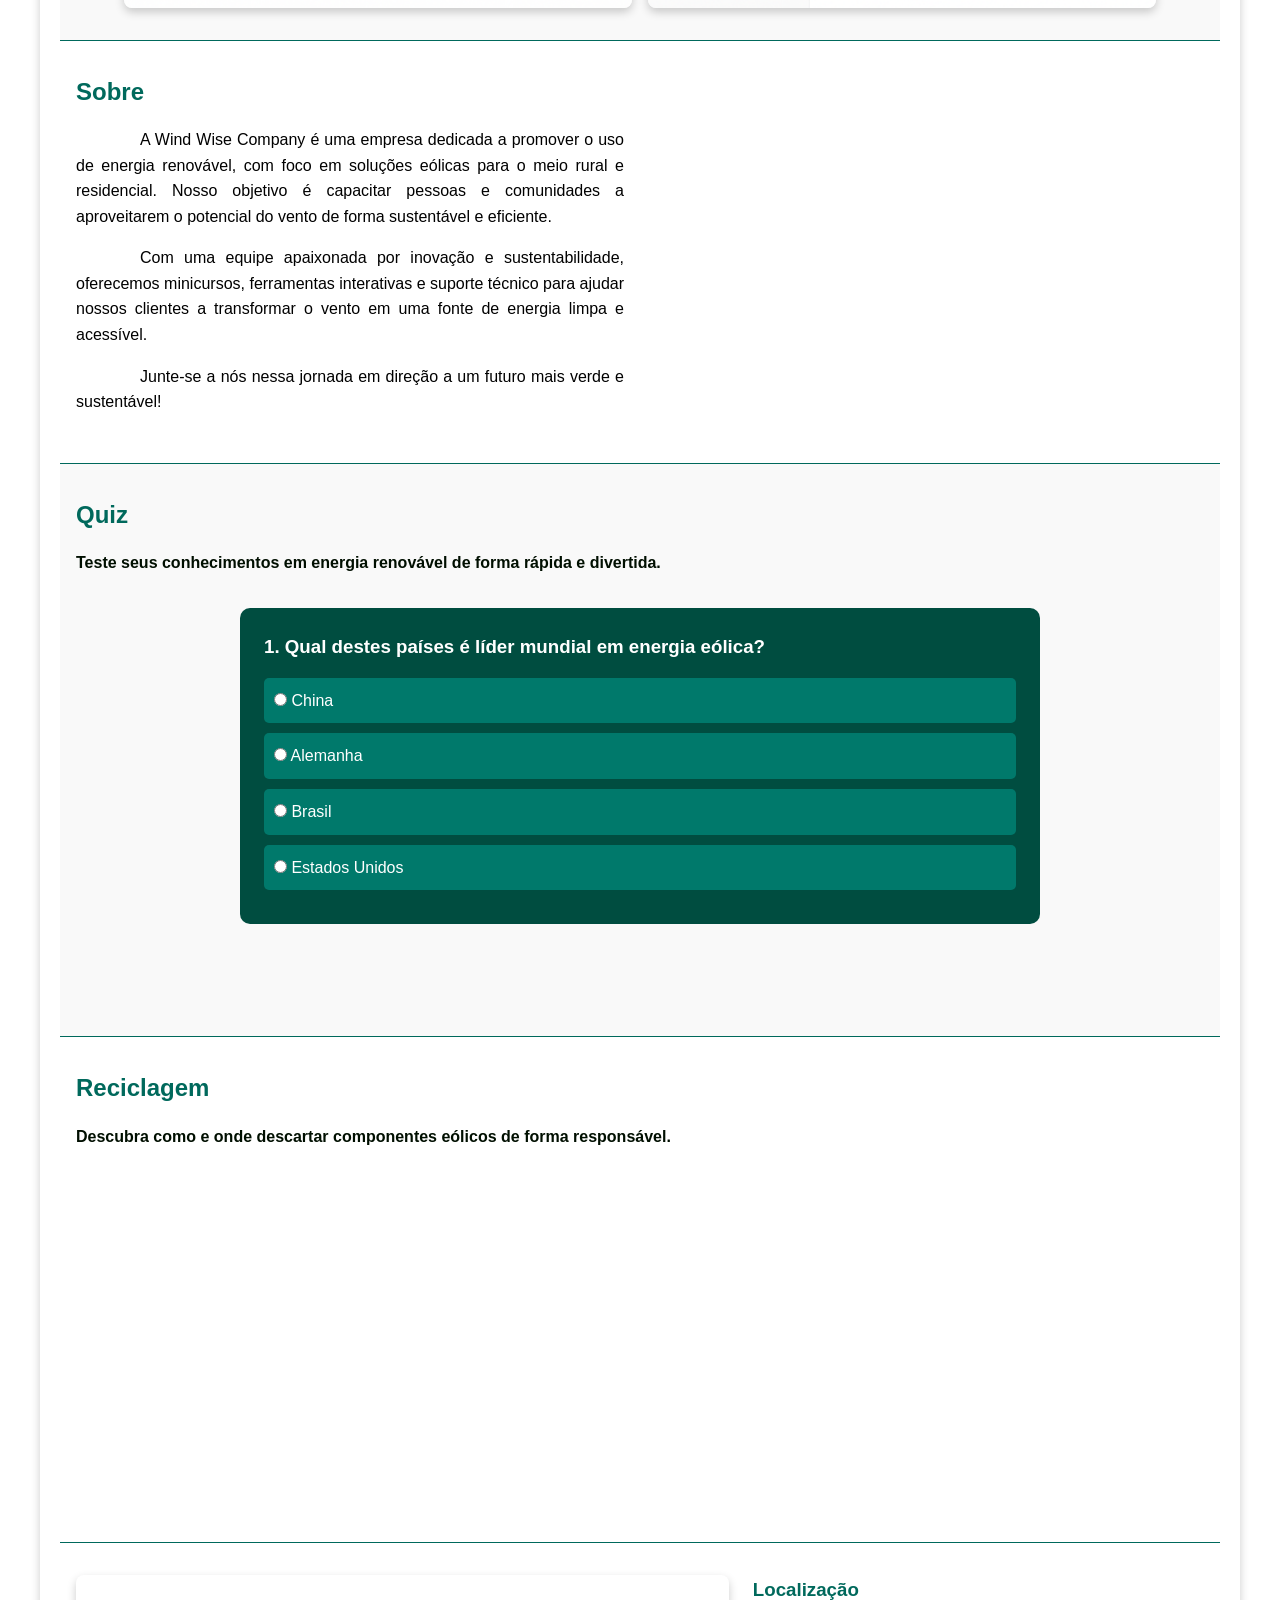
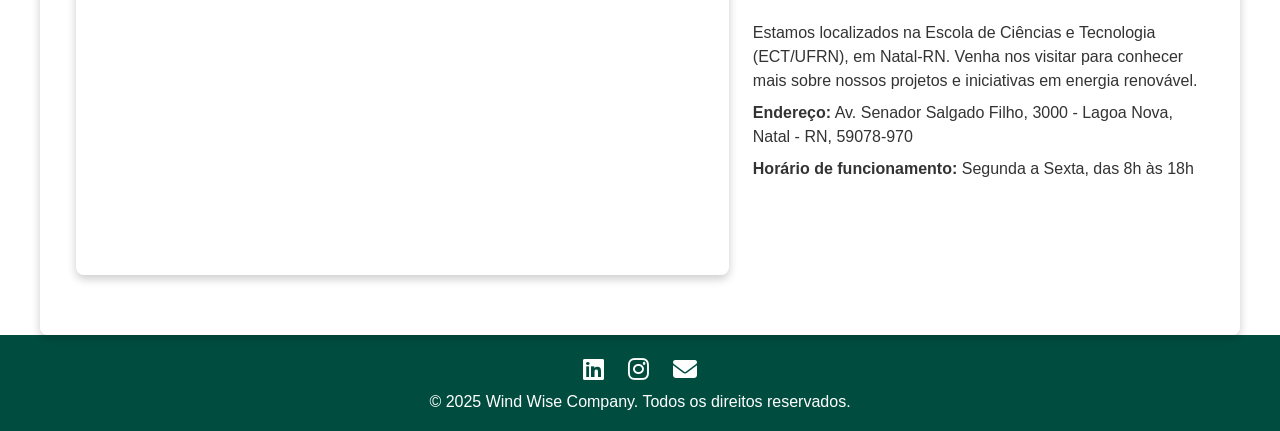
==== commit 476ae415: "feat: monitoring data with google analytics" ====
--- a/index.html
+++ b/index.html
@@ -1,6 +1,15 @@
 <!DOCTYPE html>
 <html lang="pt-BR">
   <head>
+    <!-- Google tag (gtag.js) -->
+    <script async src="https://www.googletagmanager.com/gtag/js?id=G-5CWPMDK783"></script>
+    <script>
+      window.dataLayer = window.dataLayer || [];
+      function gtag(){dataLayer.push(arguments);}
+      gtag('js', new Date());
+
+      gtag('config', 'G-5CWPMDK783');
+    </script>
     <meta charset="UTF-8" />
     <meta name="viewport" content="width=device-width, initial-scale=1.0" />
     <title>Wind Wise Company</title>
--- a/style/style.css
+++ b/style/style.css
@@ -301,6 +301,52 @@
   box-shadow: 0 4px 10px rgba(0, 0, 0, 0.2);
 }
 
+.about-content {
+  display: flex;
+  justify-content: center; /* Centraliza os elementos horizontalmente */
+  align-items: center; /* Centraliza os itens verticalmente */
+  gap: 2rem;
+  flex-wrap: wrap;
+}
+
+.about-text {
+  flex: 1;
+  max-width: 50%;
+  text-align: justify; /* Centraliza o texto dentro do contêiner */
+}
+
+.known-text {
+  text-align: center; /* Alinha o texto ao centro (remove o justify e indent) */
+  margin-bottom: 1rem;
+  color: #000;
+  text-indent: 4rem;
+  text-align: justify; /* Justifica o texto */
+}
+.about-instagram {
+  flex: 1; /* Faz o post do Instagram ocupar o espaço disponível */
+  max-width: 50%; /* Limita a largura máxima do post */
+  text-align: center; /* Centraliza o conteúdo dentro do contêiner */
+}
+
+.instagram-media {
+  min-width: 320px; /* Largura mínima para evitar cortes */
+  max-width: 540px; /* Largura máxima padrão do Instagram */
+  width: 100%; /* Ocupa a largura disponível */
+  background: #fff;
+  border: 0;
+  border-radius: 8px;
+  box-shadow: 0 4px 10px rgba(0, 0, 0, 0.2);
+  margin: 0 auto; /* Centraliza */
+  overflow: hidden; /* Evita vazamentos */
+}
+
+/* Remove estilos redundantes do iframe */
+.instagram-media iframe {
+  width: 100%;
+  height: 100%;
+  min-height: 400px; /* Altura mínima para conteúdo */
+  border: none;
+}
 .map-info {
   flex: 1;
   max-width: 40%;
@@ -544,4 +590,25 @@
     max-width: 100%;
     text-align: center;
   }
-}
+  .about-content {
+    flex-direction: column; /* Empilha os elementos verticalmente */
+    align-items: center; /* Centraliza os itens */
+  }
+
+  .about-text {
+    max-width: 100%; /* O texto ocupa toda a largura disponível */
+    text-align: center; /* Centraliza o texto */
+  }
+
+  .about-instagram {
+    max-width: 100%; /* O post ocupa toda a largura disponível */
+  }
+  .planos-container {
+    grid-template-columns: 1fr;
+    padding: 0 1rem;
+  }
+
+  .plano-card {
+    margin: 1rem 0;
+  }
+}
